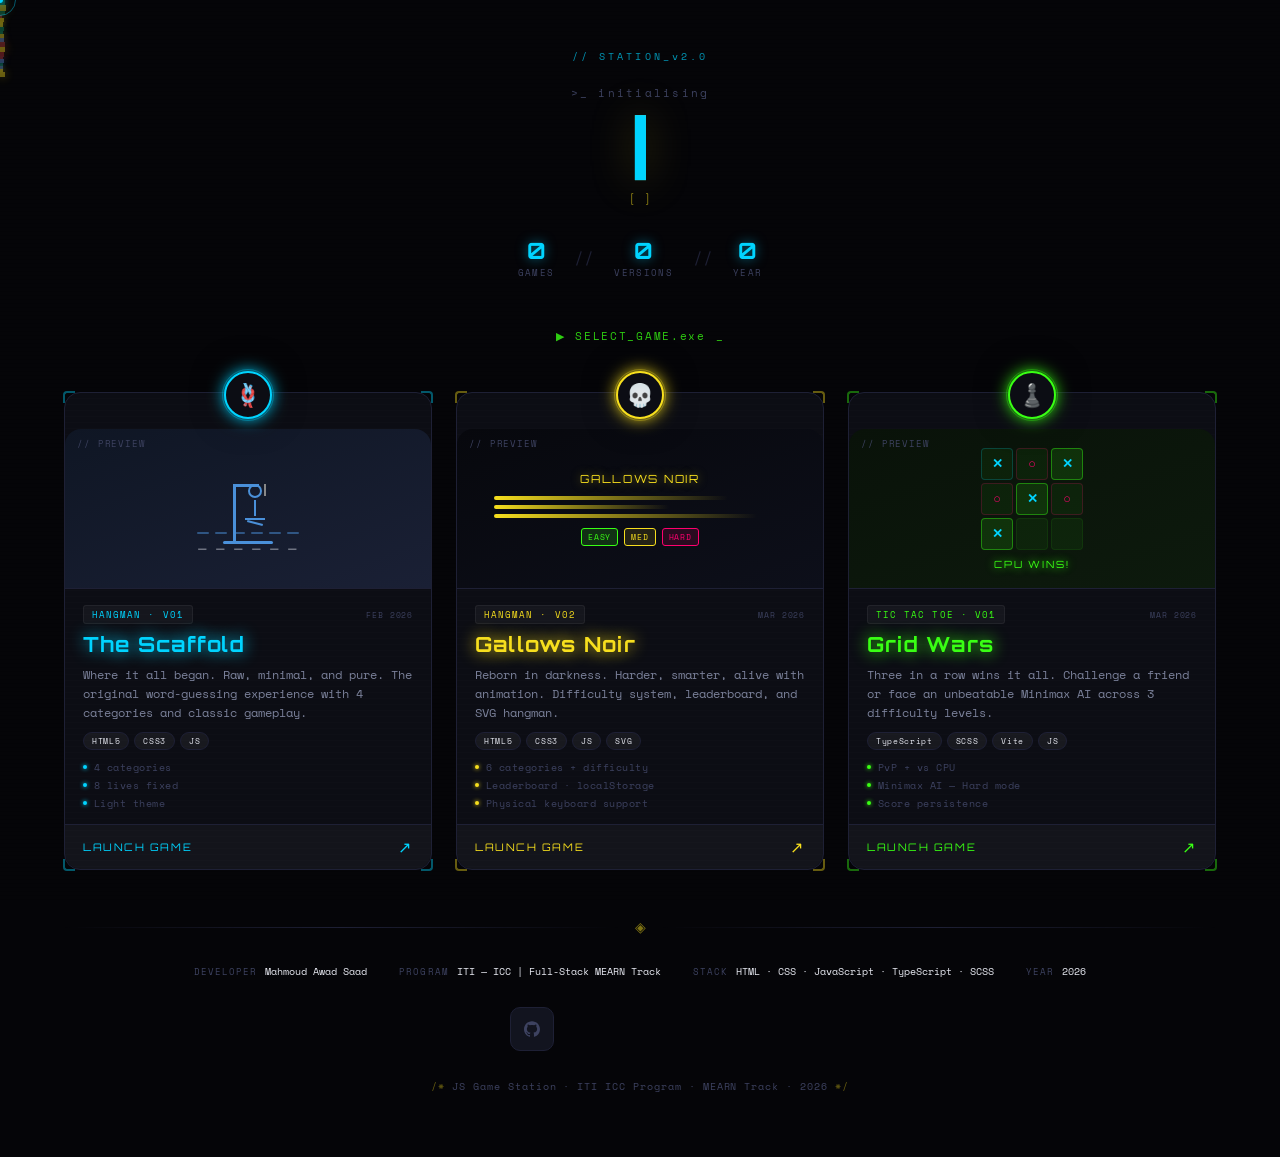
==== landing/index.html @ 4a0422c9 "feat: fix tic-tac-toe linking bug" ====
<!DOCTYPE html>
<html lang="en">
<head>
  <meta charset="UTF-8"/>
  <meta name="viewport" content="width=device-width, initial-scale=1.0"/>
  <title>JS Game Station</title>
  <link href="https://fonts.googleapis.com/css2?family=Orbitron:wght@400;700;900&family=Space+Mono:wght@400;700&family=DM+Sans:wght@300;400;500&display=swap" rel="stylesheet"/>
  <link rel="stylesheet" href="./style.css"/>
</head>
<body>

  <!-- ── Canvas background ─────────────────────── -->
  <canvas id="bg-canvas"></canvas>

  <!-- ── CRT overlay ───────────────────────────── -->
  <div class="crt-overlay"></div>

  <!-- ── Cursor dot ────────────────────────────── -->
  <div class="cursor-dot" id="cursorDot"></div>
  <div class="cursor-ring" id="cursorRing"></div>

  <!-- ── Particles ─────────────────────────────── -->
  <div class="particles" id="particles"></div>

  <div class="page-wrap">

    <!-- ══ HEADER ══════════════════════════════════ -->
    <header class="site-header">
      <div class="station-badge">// STATION_v2.0</div>

      <div class="title-block">
        <div class="title-prefix">&gt;_ initialising</div>
        <h1 class="site-title">
          <span class="typed-text" id="typedTitle"></span>
          <span class="type-cursor">|</span>
        </h1>
        <p class="site-tagline">
          <span class="tag-bracket">[</span>
          <span id="taglineText"></span>
          <span class="tag-bracket">]</span>
        </p>
      </div>

      <div class="header-stats">
        <div class="stat-item">
          <span class="stat-num" data-count="3">0</span>
          <span class="stat-label">GAMES</span>
        </div>
        <div class="stat-sep">//</div>
        <div class="stat-item">
          <span class="stat-num" data-count="5">0</span>
          <span class="stat-label">VERSIONS</span>
        </div>
        <div class="stat-sep">//</div>
        <div class="stat-item">
          <span class="stat-num" data-count="2026">0</span>
          <span class="stat-label">YEAR</span>
        </div>
      </div>
    </header>

    <!-- ══ SELECT PROMPT ════════════════════════════ -->
    <div class="select-prompt">
      <span class="prompt-arrow">▶</span>
      <span class="prompt-text">SELECT_GAME.exe</span>
      <span class="prompt-blink">_</span>
    </div>

    <!-- ══ CARDS GRID ═══════════════════════════════ -->
    <section class="games-grid">

      <!-- ── Hangman v1 ──────────────────────────── -->
      <a class="game-card" href="../v1/index.html" data-color="blue" data-tilt>
        <div class="card-scanline"></div>
        <div class="card-corner tl"></div>
        <div class="card-corner tr"></div>
        <div class="card-corner bl"></div>
        <div class="card-corner br"></div>

        <!-- Icon badge -->
        <div class="card-icon-badge">
          <div class="icon-ring"></div>
          <span class="icon-emoji">🪢</span>
        </div>

        <!-- GIF / Preview area -->
        <div class="card-preview preview-hangman-v1">
          <div class="preview-label">// PREVIEW</div>
          <div class="hangman-anim">
            <div class="hm-gallows">
              <div class="hm-base"></div>
              <div class="hm-pole"></div>
              <div class="hm-arm"></div>
              <div class="hm-rope"></div>
            </div>
            <div class="hm-figure">
              <div class="hm-head"></div>
              <div class="hm-body"></div>
              <div class="hm-arms"></div>
              <div class="hm-legs"></div>
            </div>
            <div class="hm-word">
              <span>_</span><span>_</span><span>_</span><span>_</span><span>_</span><span>_</span>
            </div>
          </div>
        </div>

        <!-- Content -->
        <div class="card-body">
          <div class="card-meta-row">
            <span class="card-version-tag">HANGMAN · V01</span>
            <span class="card-date">FEB 2026</span>
          </div>
          <h2 class="card-name">The Scaffold</h2>
          <p class="card-desc">Where it all began. Raw, minimal, and pure. The original word-guessing experience with 4 categories and classic gameplay.</p>

          <div class="card-tech-row">
            <span class="tech-pill">HTML5</span>
            <span class="tech-pill">CSS3</span>
            <span class="tech-pill">JS</span>
          </div>

          <div class="card-features-list">
            <div class="cf"><span class="cf-dot"></span>4 categories</div>
            <div class="cf"><span class="cf-dot"></span>8 lives fixed</div>
            <div class="cf"><span class="cf-dot"></span>Light theme</div>
          </div>
        </div>

        <div class="card-cta">
          <span>LAUNCH GAME</span>
          <span class="cta-icon">↗</span>
        </div>
      </a>

      <!-- ── Hangman v2 ──────────────────────────── -->
      <a class="game-card" href="../v2/index.html" data-color="yellow" data-tilt>
        <div class="card-scanline"></div>
        <div class="card-corner tl"></div>
        <div class="card-corner tr"></div>
        <div class="card-corner bl"></div>
        <div class="card-corner br"></div>

        <div class="card-icon-badge">
          <div class="icon-ring"></div>
          <span class="icon-emoji">💀</span>
        </div>

        <div class="card-preview preview-hangman-v2">
          <div class="preview-label">// PREVIEW</div>
          <div class="noir-anim">
            <div class="noir-title">GALLOWS NOIR</div>
            <div class="noir-bars">
              <div class="noir-bar" style="--w:80%;--d:0s"></div>
              <div class="noir-bar" style="--w:60%;--d:0.2s"></div>
              <div class="noir-bar" style="--w:90%;--d:0.4s"></div>
            </div>
            <div class="noir-diff">
              <span class="diff-tag easy">EASY</span>
              <span class="diff-tag med">MED</span>
              <span class="diff-tag hard">HARD</span>
            </div>
          </div>
        </div>

        <div class="card-body">
          <div class="card-meta-row">
            <span class="card-version-tag">HANGMAN · V02</span>
            <span class="card-date">MAR 2026</span>
          </div>
          <h2 class="card-name">Gallows Noir</h2>
          <p class="card-desc">Reborn in darkness. Harder, smarter, alive with animation. Difficulty system, leaderboard, and SVG hangman.</p>

          <div class="card-tech-row">
            <span class="tech-pill">HTML5</span>
            <span class="tech-pill">CSS3</span>
            <span class="tech-pill">JS</span>
            <span class="tech-pill">SVG</span>
          </div>

          <div class="card-features-list">
            <div class="cf"><span class="cf-dot"></span>6 categories + difficulty</div>
            <div class="cf"><span class="cf-dot"></span>Leaderboard · localStorage</div>
            <div class="cf"><span class="cf-dot"></span>Physical keyboard support</div>
          </div>
        </div>

        <div class="card-cta">
          <span>LAUNCH GAME</span>
          <span class="cta-icon">↗</span>
        </div>
      </a>

      <!-- ── Tic Tac Toe ──────────────────────────── -->
      <a class="game-card" href="../tic-tac-toe/index.html" data-color="green" data-tilt>
        <div class="card-scanline"></div>
        <div class="card-corner tl"></div>
        <div class="card-corner tr"></div>
        <div class="card-corner bl"></div>
        <div class="card-corner br"></div>

        <div class="card-icon-badge">
          <div class="icon-ring"></div>
          <span class="icon-emoji">♟️</span>
        </div>

        <div class="card-preview preview-ttt">
          <div class="preview-label">// PREVIEW</div>
          <div class="ttt-anim">
            <div class="ttt-board">
              <div class="ttt-cell x">✕</div>
              <div class="ttt-cell o">○</div>
              <div class="ttt-cell x win">✕</div>
              <div class="ttt-cell o">○</div>
              <div class="ttt-cell x win">✕</div>
              <div class="ttt-cell o">○</div>
              <div class="ttt-cell x win">✕</div>
              <div class="ttt-cell empty"></div>
              <div class="ttt-cell empty"></div>
            </div>
            <div class="ttt-status">CPU WINS!</div>
          </div>
        </div>

        <div class="card-body">
          <div class="card-meta-row">
            <span class="card-version-tag">TIC TAC TOE · V01</span>
            <span class="card-date">MAR 2026</span>
          </div>
          <h2 class="card-name">Grid Wars</h2>
          <p class="card-desc">Three in a row wins it all. Challenge a friend or face an unbeatable Minimax AI across 3 difficulty levels.</p>

          <div class="card-tech-row">
            <span class="tech-pill">TypeScript</span>
            <span class="tech-pill">SCSS</span>
            <span class="tech-pill">Vite</span>
            <span class="tech-pill">JS</span>
          </div>

          <div class="card-features-list">
            <div class="cf"><span class="cf-dot"></span>PvP + vs CPU</div>
            <div class="cf"><span class="cf-dot"></span>Minimax AI — Hard mode</div>
            <div class="cf"><span class="cf-dot"></span>Score persistence</div>
          </div>
        </div>

        <div class="card-cta">
          <span>LAUNCH GAME</span>
          <span class="cta-icon">↗</span>
        </div>
      </a>

    </section>

    <!-- ══ CREDENTIALS ══════════════════════════════ -->
    <footer class="site-footer">
      <div class="footer-divider">
        <span class="fd-line"></span>
        <span class="fd-icon">◈</span>
        <span class="fd-line"></span>
      </div>

      <div class="cred-block">
        <div class="cred-row">
          <div class="cred-item"><span class="cred-key">DEVELOPER</span><span class="cred-val">Mahmoud Awad Saad</span></div>
          <div class="cred-item"><span class="cred-key">PROGRAM</span><span class="cred-val">ITI — ICC | Full-Stack MEARN Track</span></div>
          <div class="cred-item"><span class="cred-key">STACK</span><span class="cred-val">HTML · CSS · JavaScript · TypeScript · SCSS</span></div>
          <div class="cred-item"><span class="cred-key">YEAR</span><span class="cred-val">2026</span></div>
        </div>
      </div>

      <!-- Social links -->
      <div class="social-grid">

        <!-- GitHub -->
        <a class="social-link sl-github" href="https://github.com/mahmoud112001" target="_blank" rel="noopener" data-label="GitHub">
          <svg viewBox="0 0 24 24"><path d="M12 .297c-6.63 0-12 5.373-12 12 0 5.303 3.438 9.8 8.205 11.385.6.113.82-.258.82-.577 0-.285-.01-1.04-.015-2.04-3.338.724-4.042-1.61-4.042-1.61C4.422 18.07 3.633 17.7 3.633 17.7c-1.087-.744.084-.729.084-.729 1.205.084 1.838 1.236 1.838 1.236 1.07 1.835 2.809 1.305 3.495.998.108-.776.417-1.305.76-1.605-2.665-.3-5.466-1.332-5.466-5.93 0-1.31.465-2.38 1.235-3.22-.135-.303-.54-1.523.105-3.176 0 0 1.005-.322 3.3 1.23.96-.267 1.98-.399 3-.405 1.02.006 2.04.138 3 .405 2.28-1.552 3.285-1.23 3.285-1.23.645 1.653.24 2.873.12 3.176.765.84 1.23 1.91 1.23 3.22 0 4.61-2.805 5.625-5.475 5.92.42.36.81 1.096.81 2.22 0 1.606-.015 2.896-.015 3.286 0 .315.21.69.825.57C20.565 22.092 24 17.592 24 12.297c0-6.627-5.373-12-12-12"/></svg>
        </a>

        <!-- LinkedIn -->
        <a class="social-link sl-linkedin" href="https://www.linkedin.com/in/mahmoud-awad-795b02203/" target="_blank" rel="noopener" data-label="LinkedIn">
          <svg viewBox="0 0 24 24"><path d="M20.447 20.452h-3.554v-5.569c0-1.328-.027-3.037-1.852-3.037-1.853 0-2.136 1.445-2.136 2.939v5.667H9.351V9h3.414v1.561h.046c.477-.9 1.637-1.85 3.37-1.85 3.601 0 4.267 2.37 4.267 5.455v6.286zM5.337 7.433a2.062 2.062 0 01-2.063-2.065 2.064 2.064 0 112.063 2.065zm1.782 13.019H3.555V9h3.564v11.452zM22.225 0H1.771C.792 0 0 .774 0 1.729v20.542C0 23.227.792 24 1.771 24h20.451C23.2 24 24 23.227 24 22.271V1.729C24 .774 23.2 0 22.222 0h.003z"/></svg>
        </a>

        <!-- Facebook -->
        <a class="social-link sl-facebook" href="https://www.facebook.com/MahmoudAwad112001" target="_blank" rel="noopener" data-label="Facebook">
          <svg viewBox="0 0 24 24"><path d="M24 12.073c0-6.627-5.373-12-12-12s-12 5.373-12 12c0 5.99 4.388 10.954 10.125 11.854v-8.385H7.078v-3.47h3.047V9.43c0-3.007 1.792-4.669 4.533-4.669 1.312 0 2.686.235 2.686.235v2.953H15.83c-1.491 0-1.956.925-1.956 1.874v2.25h3.328l-.532 3.47h-2.796v8.385C19.612 23.027 24 18.062 24 12.073z"/></svg>
        </a>

        <!-- Instagram -->
        <a class="social-link sl-instagram" href="https://www.instagram.com/mahmoud_awad_112001" target="_blank" rel="noopener" data-label="Instagram">
          <svg viewBox="0 0 24 24"><path d="M12 2.163c3.204 0 3.584.012 4.85.07 3.252.148 4.771 1.691 4.919 4.919.058 1.265.069 1.645.069 4.849 0 3.205-.012 3.584-.069 4.849-.149 3.225-1.664 4.771-4.919 4.919-1.266.058-1.644.07-4.85.07-3.204 0-3.584-.012-4.849-.07-3.26-.149-4.771-1.699-4.919-4.92-.058-1.265-.07-1.644-.07-4.849 0-3.204.013-3.583.07-4.849.149-3.227 1.664-4.771 4.919-4.919 1.266-.057 1.645-.069 4.849-.069zM12 0C8.741 0 8.333.014 7.053.072 2.695.272.273 2.69.073 7.052.014 8.333 0 8.741 0 12c0 3.259.014 3.668.072 4.948.2 4.358 2.618 6.78 6.98 6.98C8.333 23.986 8.741 24 12 24c3.259 0 3.668-.014 4.948-.072 4.354-.2 6.782-2.618 6.979-6.98.059-1.28.073-1.689.073-4.948 0-3.259-.014-3.667-.072-4.947-.196-4.354-2.617-6.78-6.979-6.98C15.668.014 15.259 0 12 0zm0 5.838a6.162 6.162 0 100 12.324 6.162 6.162 0 000-12.324zM12 16a4 4 0 110-8 4 4 0 010 8zm6.406-11.845a1.44 1.44 0 100 2.881 1.44 1.44 0 000-2.881z"/></svg>
        </a>

        <!-- Email -->
        <a class="social-link sl-email" href="mailto:mahmoudawad112001@gmail.com" data-label="Email">
          <svg viewBox="0 0 24 24"><path d="M24 5.457v13.909c0 .904-.732 1.636-1.636 1.636h-3.819V11.73L12 16.64l-6.545-4.91v9.273H1.636A1.636 1.636 0 0 1 0 19.366V5.457c0-2.023 2.309-3.178 3.927-1.964L5.455 4.64 12 9.548l6.545-4.91 1.528-1.145C21.69 2.28 24 3.434 24 5.457z"/></svg>
        </a>

      </div>

      <div class="footer-copy">
        <span class="fc-bracket">/*</span>
        JS Game Station · ITI ICC Program · MEARN Track · 2026
        <span class="fc-bracket">*/</span>
      </div>
    </footer>

  </div>

  <script src="./script.js"></script>
</body>
</html>
---- landing/style.css ----
/* ══════════════════════════════════════════════════
   DESIGN SYSTEM — Retro Arcade × Cyberpunk Terminal
   Fonts: Orbitron (display) + Space Mono (code)
   Palette: #050508 bg · #f7df1e JS yellow · #00d4ff cyan · #ff006e pink · #39ff14 neon green
══════════════════════════════════════════════════ */

/* ── Variables ───────────────────────────────────── */
:root {
  --bg:         #050508;
  --surface:    #0c0d14;
  --surface2:   #12141f;
  --border:     #1e2035;

  --yellow:     #f7df1e;
  --cyan:       #00d4ff;
  --pink:       #ff006e;
  --green:      #39ff14;
  --purple:     #9d00ff;

  --text:       #e8eaf2;
  --muted:      #3d4260;
  --dim:        #1a1d30;

  --ff-head:    'Orbitron', monospace;
  --ff-mono:    'Space Mono', monospace;
  --ff-body:    'DM Sans', sans-serif;

  /* Card accent per color */
  --accent-blue:    #00d4ff;
  --accent-yellow:  #f7df1e;
  --accent-green:   #39ff14;
}

/* ── Reset ───────────────────────────────────────── */
*,*::before,*::after { margin:0; padding:0; box-sizing:border-box; }
html { font-size:16px; scroll-behavior:smooth; }
body {
  background: var(--bg);
  color: var(--text);
  font-family: var(--ff-body);
  min-height: 100vh;
  overflow-x: hidden;
  cursor: none;
}
a { text-decoration: none; color: inherit; }

/* ── Custom cursor ───────────────────────────────── */
.cursor-dot {
  width: 6px; height: 6px;
  background: var(--cyan);
  border-radius: 50%;
  position: fixed; top: 0; left: 0;
  pointer-events: none; z-index: 9999;
  transform: translate(-50%,-50%);
  transition: background 0.2s;
  box-shadow: 0 0 8px var(--cyan);
}
.cursor-ring {
  width: 32px; height: 32px;
  border: 1px solid rgba(0,212,255,0.4);
  border-radius: 50%;
  position: fixed; top: 0; left: 0;
  pointer-events: none; z-index: 9998;
  transform: translate(-50%,-50%);
  transition: transform 0.12s ease, width 0.2s, height 0.2s, border-color 0.2s;
}
body:has(a:hover) .cursor-ring {
  width: 48px; height: 48px;
  border-color: var(--yellow);
}
body:has(a:hover) .cursor-dot { background: var(--yellow); }

/* ── Canvas background ───────────────────────────── */
#bg-canvas {
  position: fixed; inset: 0;
  width: 100%; height: 100%;
  z-index: 0; pointer-events: none;
}

/* ── CRT scanlines ───────────────────────────────── */
.crt-overlay {
  position: fixed; inset: 0; z-index: 1;
  pointer-events: none;
  background: repeating-linear-gradient(
    to bottom,
    transparent 0px,
    transparent 3px,
    rgba(0,0,0,0.06) 3px,
    rgba(0,0,0,0.06) 4px
  );
  animation: scanMove 8s linear infinite;
}
@keyframes scanMove {
  0%   { background-position: 0 0; }
  100% { background-position: 0 100vh; }
}

/* ── Particles ───────────────────────────────────── */
.particles { position:fixed; inset:0; pointer-events:none; z-index:1; overflow:hidden; }
.particle {
  position:absolute; border-radius:50%;
  animation: particleFloat linear infinite; opacity:0;
}
@keyframes particleFloat {
  0%   { transform:translateY(100vh) scale(0.5); opacity:0; }
  10%  { opacity:0.6; }
  90%  { opacity:0.2; }
  100% { transform:translateY(-10vh) scale(1.2); opacity:0; }
}

/* ── Page wrap ───────────────────────────────────── */
.page-wrap {
  position: relative; z-index: 2;
  max-width: 1200px;
  margin: 0 auto;
  padding: 48px 24px 64px;
  display: flex; flex-direction: column;
  align-items: center; gap: 48px;
}

/* ══ HEADER ══════════════════════════════════════ */
.site-header {
  width: 100%; text-align: center;
  display: flex; flex-direction: column;
  align-items: center; gap: 20px;
  animation: fadeDown 0.8s ease both;
}
@keyframes fadeDown {
  from { opacity:0; transform:translateY(-24px); }
  to   { opacity:1; transform:translateY(0); }
}

.station-badge {
  font-family: var(--ff-mono);
  font-size: 0.65rem;
  color: var(--cyan);
  letter-spacing: 0.3em;
  opacity: 0.7;
}

.title-block { display:flex; flex-direction:column; align-items:center; gap:8px; }

.title-prefix {
  font-family: var(--ff-mono);
  font-size: 0.7rem;
  color: var(--muted);
  letter-spacing: 0.2em;
}

.site-title {
  font-family: var(--ff-head);
  font-size: clamp(2rem, 6vw, 4.5rem);
  font-weight: 900;
  letter-spacing: 0.08em;
  line-height: 1;
  background: linear-gradient(135deg, var(--yellow) 0%, var(--cyan) 50%, var(--yellow) 100%);
  background-size: 200% auto;
  -webkit-background-clip: text;
  -webkit-text-fill-color: transparent;
  background-clip: text;
  animation: titleShimmer 4s linear infinite;
  filter: drop-shadow(0 0 20px rgba(247,223,30,0.25));
}
@keyframes titleShimmer {
  to { background-position: 200% center; }
}

.type-cursor {
  display: inline-block;
  -webkit-text-fill-color: var(--cyan);
  color: var(--cyan);
  animation: blink 1s step-end infinite;
  margin-left: 2px;
}
@keyframes blink { 0%,100%{opacity:1;} 50%{opacity:0;} }

.site-tagline {
  font-family: var(--ff-mono);
  font-size: 0.78rem;
  color: var(--muted);
  letter-spacing: 0.1em;
}
.tag-bracket { color: var(--yellow); opacity:0.5; }

/* Stats row */
.header-stats {
  display: flex; align-items: center; gap: 20px;
  margin-top: 8px;
}
.stat-item { display:flex; flex-direction:column; align-items:center; gap:2px; }
.stat-num {
  font-family: var(--ff-head);
  font-size: 1.4rem; font-weight:700;
  color: var(--cyan);
  text-shadow: 0 0 12px rgba(0,212,255,0.5);
}
.stat-label {
  font-family: var(--ff-mono);
  font-size: 0.55rem; color: var(--muted);
  letter-spacing: 0.15em;
}
.stat-sep {
  font-family: var(--ff-mono);
  color: var(--border);
  font-size: 1rem;
}

/* ══ SELECT PROMPT ═══════════════════════════════ */
.select-prompt {
  display: flex; align-items: center; gap: 10px;
  font-family: var(--ff-mono);
  font-size: 0.7rem;
  color: var(--green);
  letter-spacing: 0.15em;
  opacity: 0.8;
}
.prompt-arrow { animation: arrowPulse 1.2s ease-in-out infinite; }
@keyframes arrowPulse { 0%,100%{transform:translateX(0);} 50%{transform:translateX(4px);} }
.prompt-blink { animation: blink 0.8s step-end infinite; }

/* ══ GAMES GRID ══════════════════════════════════ */
.games-grid {
  display: grid;
  grid-template-columns: repeat(3, 1fr);
  gap: 24px;
  width: 100%;
  animation: riseUp 0.9s 0.2s ease both;
}
@keyframes riseUp {
  from { opacity:0; transform:translateY(40px); }
  to   { opacity:1; transform:translateY(0); }
}

/* ══ GAME CARD ═══════════════════════════════════ */
.game-card {
  position: relative;
  border-radius: 16px;
  background: var(--surface);
  border: 1px solid var(--border);
  display: flex; flex-direction: column;
  overflow: visible;
  transition: transform 0.3s ease, box-shadow 0.4s;
  transform-style: preserve-3d;
  will-change: transform;
}

/* Inner overflow clip — only clip scanline and preview */
.game-card > .card-scanline,
.game-card > .card-preview { overflow: hidden; }

/* Color accent per card */
.game-card[data-color="blue"]   { --c: var(--cyan);   }
.game-card[data-color="yellow"] { --c: var(--yellow); }
.game-card[data-color="green"]  { --c: var(--green);  }

.game-card::before {
  content: '';
  position: absolute; inset: -1px;
  border-radius: 17px;
  background: linear-gradient(135deg, var(--c), transparent 60%);
  opacity: 0;
  transition: opacity 0.35s;
  z-index: -1;
}
.game-card:hover::before { opacity: 0.2; }
.game-card:hover {
  box-shadow: 0 0 32px rgba(0,0,0,0.5),
              0 0 0 1px var(--c),
              0 0 40px rgba(0,0,0,0.3);
}

/* Scanline on card */
.card-scanline {
  position: absolute; inset: 0; border-radius: 16px;
  background: repeating-linear-gradient(
    to bottom,
    transparent 0px, transparent 5px,
    rgba(255,255,255,0.012) 5px, rgba(255,255,255,0.012) 6px
  );
  pointer-events: none; z-index: 0;
}

/* Corner brackets */
.card-corner {
  position: absolute; width: 12px; height: 12px;
  border-color: var(--c); border-style: solid;
  opacity: 0.4; transition: opacity 0.2s, width 0.2s, height 0.2s;
}
.game-card:hover .card-corner { opacity: 0.9; width: 16px; height: 16px; }
.card-corner.tl { top:-2px; left:-2px; border-width:2px 0 0 2px; border-radius:4px 0 0 0; }
.card-corner.tr { top:-2px; right:-2px; border-width:2px 2px 0 0; border-radius:0 4px 0 0; }
.card-corner.bl { bottom:-2px; left:-2px; border-width:0 0 2px 2px; border-radius:0 0 0 4px; }
.card-corner.br { bottom:-2px; right:-2px; border-width:0 2px 2px 0; border-radius:0 0 4px 0; }

/* ── Icon badge ─────────────────────────────────── */
.card-icon-badge {
  position: absolute;
  top: -22px; left: 50%; transform: translateX(-50%);
  width: 48px; height: 48px;
  background: var(--surface);
  border-radius: 50%;
  display: flex; align-items: center; justify-content: center;
  z-index: 10;
  border: 2px solid var(--c);
  box-shadow: 0 0 16px var(--c), 0 0 32px rgba(0,0,0,0.5);
  transition: transform 0.3s, box-shadow 0.3s;
}
.game-card:hover .card-icon-badge {
  transform: translateX(-50%) scale(1.15);
  box-shadow: 0 0 24px var(--c), 0 0 48px rgba(0,0,0,0.5);
}
.icon-ring {
  position: absolute; inset: -4px; border-radius: 50%;
  border: 1px solid var(--c);
  opacity: 0.3; animation: ringPulse 2s ease-in-out infinite;
}
@keyframes ringPulse {
  0%,100% { transform:scale(1); opacity:0.3; }
  50%     { transform:scale(1.2); opacity:0; }
}
.icon-emoji { font-size: 1.4rem; }

/* ── Preview area ───────────────────────────────── */
.card-preview {
  margin-top: 36px;
  height: 160px;
  border-bottom: 1px solid var(--border);
  display: flex; flex-direction: column; align-items: center; justify-content: center;
  gap: 12px;
  position: relative;
  overflow: hidden;
  border-radius: 16px 16px 0 0;
  transition: height 0.4s cubic-bezier(.22,1,.36,1), background 0.3s;
}

/* Expand preview on hover */
.game-card:hover .card-preview {
  height: 220px;
}
.preview-label {
  position: absolute; top: 8px; left: 12px;
  font-family: var(--ff-mono); font-size: 0.55rem;
  color: var(--muted); letter-spacing: 0.1em;
}

/* Hangman v1 preview */
.preview-hangman-v1 { background: linear-gradient(160deg, #0f1624 0%, #1a2035 100%); }
.hangman-anim {
  display:flex; flex-direction:column; align-items:center; gap:8px;
  transition: transform 0.4s cubic-bezier(.22,1,.36,1);
}
.game-card:hover .hangman-anim { transform: scale(1.35); }
.hm-gallows { position:relative; width:60px; height:60px; }
.hm-base  { position:absolute; bottom:0; left:5px; width:50px; height:3px; background:#4a90d9; border-radius:2px; }
.hm-pole  { position:absolute; bottom:0; left:15px; width:3px; height:58px; background:#4a90d9; }
.hm-arm   { position:absolute; top:0; left:15px; width:26px; height:3px; background:#4a90d9; }
.hm-rope  { position:absolute; top:0; right:12px; width:2px; height:12px; background:#888; }
.hm-figure { display:flex; flex-direction:column; align-items:center; margin-top:-68px; margin-left:14px; gap:2px; }
.hm-head  { width:14px; height:14px; border:2px solid #4a90d9; border-radius:50%; animation:sway 2s ease-in-out infinite; }
.hm-body  { width:2px; height:16px; background:#4a90d9; animation:sway 2s ease-in-out infinite; }
.hm-arms  { width:20px; height:2px; background:#4a90d9; animation:sway 2s ease-in-out infinite; }
.hm-legs  { width:16px; height:2px; background:#4a90d9; transform:rotate(15deg); animation:sway 2s ease-in-out infinite; }
@keyframes sway { 0%,100%{transform:rotate(-3deg);} 50%{transform:rotate(3deg);} }
.hm-word  { display:flex; gap:6px; }
.hm-word span {
  width:12px; height:2px; background:#4a90d9; opacity:0.5;
  border-radius:1px; animation:blinkDash 2s step-end infinite;
}
.hm-word span:nth-child(2) { animation-delay:0.3s; }
.hm-word span:nth-child(3) { animation-delay:0.6s; }
@keyframes blinkDash { 0%,100%{opacity:0.5;} 50%{opacity:0.15;} }

/* Hangman v2 preview */
.preview-hangman-v2 { background: linear-gradient(160deg, #07080d 0%, #0d0f1a 100%); }
.noir-anim {
  display:flex; flex-direction:column; align-items:center; gap:10px; width:80%;
  transition: transform 0.4s cubic-bezier(.22,1,.36,1);
}
.game-card:hover .noir-anim { transform: scale(1.2); }
.noir-title {
  font-family: var(--ff-head); font-size:0.7rem; color:var(--yellow);
  letter-spacing:0.15em;
  text-shadow: 0 0 10px rgba(247,223,30,0.5);
}
.noir-bars { width:100%; display:flex; flex-direction:column; gap:5px; }
.noir-bar {
  height:4px; border-radius:2px;
  background: linear-gradient(90deg, var(--yellow), transparent);
  width:var(--w);
  animation:barPulse 2s var(--d) ease-in-out infinite;
}
@keyframes barPulse { 0%,100%{opacity:0.6;} 50%{opacity:1;} }
.noir-diff { display:flex; gap:6px; }
.diff-tag {
  font-family:var(--ff-mono); font-size:0.5rem; padding:2px 6px; border-radius:3px;
  letter-spacing:0.1em;
}
.diff-tag.easy   { background:rgba(57,255,20,0.15);  color:var(--green); border:1px solid var(--green);  }
.diff-tag.med    { background:rgba(247,223,30,0.1);  color:var(--yellow);border:1px solid var(--yellow); }
.diff-tag.hard   { background:rgba(255,0,110,0.12);  color:var(--pink);  border:1px solid var(--pink);   }

/* TTT preview */
.preview-ttt { background: linear-gradient(160deg, #091209 0%, #0d1a0d 100%); }
.ttt-anim {
  display:flex; flex-direction:column; align-items:center; gap:8px;
  transition: transform 0.4s cubic-bezier(.22,1,.36,1);
}
.game-card:hover .ttt-anim { transform: scale(1.3); }
.ttt-board {
  display:grid; grid-template-columns:repeat(3,32px); grid-template-rows:repeat(3,32px);
  gap:3px;
}
.ttt-cell {
  display:flex; align-items:center; justify-content:center;
  background: rgba(57,255,20,0.06); border-radius:4px;
  font-family:var(--ff-mono); font-size:0.8rem; font-weight:700;
}
.ttt-cell.x { color:#00d4ff; border:1px solid rgba(0,212,255,0.2); }
.ttt-cell.o { color:#ff006e; border:1px solid rgba(255,0,110,0.2); }
.ttt-cell.win {
  background:rgba(57,255,20,0.12);
  border:1px solid rgba(57,255,20,0.4);
  animation:winCell 1s ease-in-out infinite alternate;
}
.ttt-cell.empty { border:1px solid rgba(57,255,20,0.08); }
@keyframes winCell { from{box-shadow:none;} to{box-shadow:0 0 10px var(--green);} }
.ttt-status {
  font-family:var(--ff-head); font-size:0.62rem; color:var(--green);
  letter-spacing:0.2em; text-shadow:0 0 8px var(--green);
  animation:statusPulse 1.5s ease-in-out infinite;
}
@keyframes statusPulse { 0%,100%{opacity:0.7;} 50%{opacity:1;} }

/* ── Card body ──────────────────────────────────── */
.card-body {
  padding: 16px 18px 0;
  display: flex; flex-direction: column; gap: 10px;
  flex: 1; position: relative; z-index: 1;
}

.card-meta-row {
  display: flex; justify-content: space-between; align-items: center;
}
.card-version-tag {
  font-family: var(--ff-mono); font-size: 0.55rem;
  color: var(--c); letter-spacing: 0.12em;
  background: rgba(255,255,255,0.04);
  padding: 2px 8px; border-radius: 3px;
  border: 1px solid rgba(255,255,255,0.06);
}
.card-date {
  font-family: var(--ff-mono); font-size: 0.52rem;
  color: var(--muted); letter-spacing: 0.1em;
}

.card-name {
  font-family: var(--ff-head);
  font-size: 1.3rem; font-weight: 700;
  letter-spacing: 0.06em;
  color: var(--c);
  text-shadow: 0 0 16px var(--c);
  line-height: 1;
}

.card-desc {
  font-size: 0.75rem; color: #7a8099;
  line-height: 1.6; font-family: var(--ff-mono);
}

.card-tech-row { display:flex; flex-wrap:wrap; gap:5px; }
.tech-pill {
  font-family: var(--ff-mono); font-size: 0.52rem;
  padding: 2px 8px; border-radius: 20px;
  background: rgba(255,255,255,0.05);
  border: 1px solid var(--border);
  color: var(--text); letter-spacing: 0.08em;
  transition: border-color 0.2s, color 0.2s;
}
.game-card:hover .tech-pill { border-color: rgba(255,255,255,0.12); }

.card-features-list { display:flex; flex-direction:column; gap:4px; }
.cf {
  display:flex; align-items:center; gap:7px;
  font-family: var(--ff-mono); font-size: 0.6rem;
  color: var(--muted); letter-spacing: 0.05em;
}
.cf-dot {
  width:4px; height:4px; border-radius:50%;
  background: var(--c); flex-shrink:0;
  box-shadow: 0 0 4px var(--c);
}

/* ── Card CTA ───────────────────────────────────── */
.card-cta {
  margin-top: 14px;
  padding: 12px 18px;
  display: flex; align-items: center; justify-content: space-between;
  background: rgba(255,255,255,0.03);
  border-top: 1px solid var(--border);
  border-radius: 0 0 16px 16px;
  font-family: var(--ff-head);
  font-size: 0.65rem; letter-spacing: 0.15em;
  color: var(--c);
  transition: background 0.2s, padding 0.2s;
  position: relative; z-index: 1;
}
.game-card:hover .card-cta {
  background: rgba(255,255,255,0.06);
  padding-left: 22px;
}
.cta-icon { font-size:1rem; transition:transform 0.2s; }
.game-card:hover .cta-icon { transform:translate(4px,-4px); }

/* ══ FOOTER ══════════════════════════════════════ */
.site-footer {
  width:100%; display:flex; flex-direction:column;
  align-items:center; gap:28px;
  animation: fadeIn 1s 0.6s ease both;
}
@keyframes fadeIn { from{opacity:0;} to{opacity:1;} }

.footer-divider {
  display:flex; align-items:center; gap:16px; width:100%;
}
.fd-line { flex:1; height:1px; background:linear-gradient(90deg,transparent,var(--border),transparent); }
.fd-icon { color:var(--yellow); font-size:0.9rem; opacity:0.5; }

/* Credentials */
.cred-block { width:100%; }
.cred-row {
  display:flex; flex-wrap:wrap; justify-content:center; gap:12px 32px;
}
.cred-item { display:flex; align-items:center; gap:8px; }
.cred-key {
  font-family:var(--ff-mono); font-size:0.55rem;
  color:var(--muted); letter-spacing:0.12em;
}
.cred-val {
  font-family:var(--ff-mono); font-size:0.62rem;
  color:var(--text);
}

/* Social grid */
.social-grid {
  display:flex; flex-wrap:wrap; justify-content:center; gap:10px;
}
.social-link {
  width:44px; height:44px;
  display:flex; align-items:center; justify-content:center;
  background:var(--surface2);
  border:1px solid var(--border);
  border-radius:10px;
  color:var(--muted);
  transition:all 0.2s;
  position:relative;
}
.social-link svg { width:16px; height:16px; fill:currentColor; }
.social-link::after {
  content:attr(data-label);
  position:absolute; bottom:calc(100% + 6px);
  left:50%; transform:translateX(-50%);
  background:var(--surface); border:1px solid var(--border);
  color:var(--text);
  font-family:var(--ff-mono); font-size:0.52rem;
  padding:3px 8px; border-radius:4px;
  white-space:nowrap; opacity:0; pointer-events:none;
  transition:opacity 0.2s;
}
.social-link:hover::after { opacity:1; }

/* Social colors on hover */
.sl-github:hover    { color:#fff;    border-color:#fff;    background:rgba(255,255,255,0.07); }
.sl-linkedin:hover  { color:#0a66c2; border-color:#0a66c2; background:rgba(10,102,194,0.08); }
.sl-facebook:hover  { color:#1877f2; border-color:#1877f2; background:rgba(24,119,242,0.08); }
.sl-instagram:hover { color:#e1306c; border-color:#e1306c; background:rgba(225,48,108,0.08); }
.sl-email:hover     { color:var(--yellow); border-color:var(--yellow); background:rgba(247,223,30,0.06); }

.footer-copy {
  font-family:var(--ff-mono); font-size:0.6rem;
  color:var(--muted); letter-spacing:0.1em; text-align:center;
}
.fc-bracket { color:var(--yellow); opacity:0.4; }

/* ══ RESPONSIVE ════════════════════════════════════ */
@media (max-width:960px)  { .games-grid { grid-template-columns: 1fr 1fr; } }
@media (max-width:640px)  {
  .games-grid { grid-template-columns: 1fr; }
  .site-title { font-size: clamp(1.5rem,10vw,3rem); }
  .header-stats { gap:14px; }
  .cred-row { flex-direction:column; align-items:center; }
}

/* ── Extra hover glow ring ─────────────────────── */
.game-card::after {
  content: '';
  position: absolute; inset: -2px;
  border-radius: 18px;
  background: linear-gradient(135deg, var(--c), transparent, var(--c));
  opacity: 0;
  transition: opacity 0.4s;
  z-index: -2;
  animation: borderRotate 3s linear infinite;
  background-size: 200% 200%;
}
.game-card:hover::after { opacity: 0.25; }
@keyframes borderRotate {
  0%   { background-position: 0% 0%; }
  100% { background-position: 200% 200%; }
}

/* ── Preview label fades on hover ── */
.game-card:hover .preview-label { opacity: 0; }
.preview-label { transition: opacity 0.3s; }
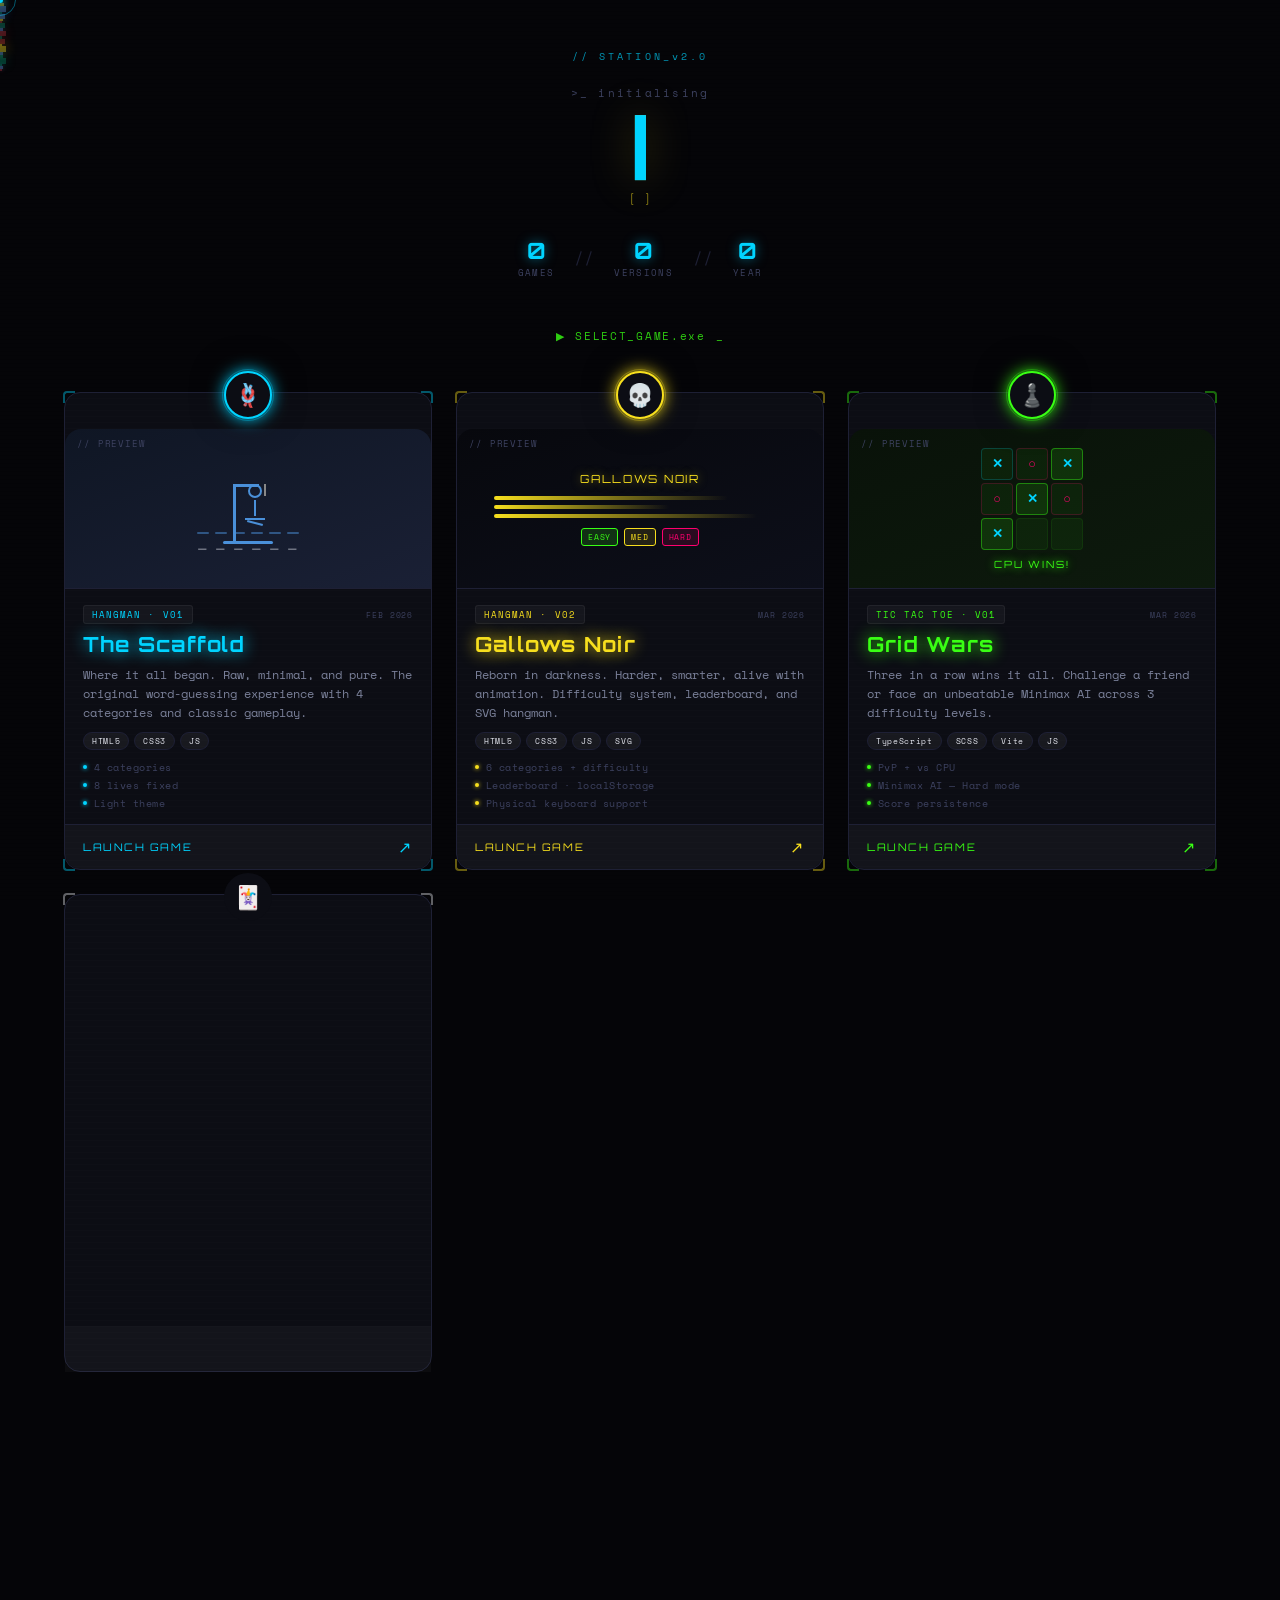
==== commit d19cdece: "feat: add landing page html structure" ====
--- a/landing/index.html
+++ b/landing/index.html
@@ -43,12 +43,12 @@
 
       <div class="header-stats">
         <div class="stat-item">
-          <span class="stat-num" data-count="3">0</span>
+          <span class="stat-num" data-count="4">0</span>
           <span class="stat-label">GAMES</span>
         </div>
         <div class="stat-sep">//</div>
         <div class="stat-item">
-          <span class="stat-num" data-count="5">0</span>
+          <span class="stat-num" data-count="6">0</span>
           <span class="stat-label">VERSIONS</span>
         </div>
         <div class="stat-sep">//</div>
@@ -192,7 +192,7 @@
       </a>
 
       <!-- ── Tic Tac Toe ──────────────────────────── -->
-      <a class="game-card" href="../tic-tac-toe/index.html" data-color="green" data-tilt>
+      <a class="game-card" href="../../tic-tac-toe/index.html" data-color="green" data-tilt>
         <div class="card-scanline"></div>
         <div class="card-corner tl"></div>
         <div class="card-corner tr"></div>
@@ -250,6 +250,65 @@
         </div>
       </a>
 
+      <!-- ── Memory Matrix ──────────────────────────── -->
+      <a class="game-card" href="../memory-game/index.html" data-color="purple" data-tilt>
+        <div class="card-scanline"></div>
+        <div class="card-corner tl"></div>
+        <div class="card-corner tr"></div>
+        <div class="card-corner bl"></div>
+        <div class="card-corner br"></div>
+
+        <div class="card-icon-badge">
+          <div class="icon-ring"></div>
+          <span class="icon-emoji">🃏</span>
+        </div>
+
+        <div class="card-preview preview-memory">
+          <div class="preview-label">// PREVIEW</div>
+          <div class="mem-anim">
+            <div class="mem-grid" style="display:grid;grid-template-columns:repeat(3,30px);grid-template-rows:repeat(3,30px);gap:4px;">
+              <div class="mem-card is-face matched"   style="display:flex;align-items:center;justify-content:center;width:30px;height:30px;">🚀</div>
+              <div class="mem-card is-back"           style="display:flex;align-items:center;justify-content:center;width:30px;height:30px;">?</div>
+              <div class="mem-card is-face matched"   style="display:flex;align-items:center;justify-content:center;width:30px;height:30px;">🚀</div>
+              <div class="mem-card is-back"           style="display:flex;align-items:center;justify-content:center;width:30px;height:30px;">?</div>
+              <div class="mem-card is-back"           style="display:flex;align-items:center;justify-content:center;width:30px;height:30px;">?</div>
+              <div class="mem-card is-face matched"   style="display:flex;align-items:center;justify-content:center;width:30px;height:30px;">💎</div>
+              <div class="mem-card is-back"           style="display:flex;align-items:center;justify-content:center;width:30px;height:30px;">?</div>
+              <div class="mem-card is-face matched"   style="display:flex;align-items:center;justify-content:center;width:30px;height:30px;">💎</div>
+              <div class="mem-card is-back"           style="display:flex;align-items:center;justify-content:center;width:30px;height:30px;">?</div>
+            </div>
+            <div class="mem-status">MATCH FOUND!</div>
+          </div>
+        </div>
+
+        <div class="card-body">
+          <div class="card-meta-row">
+            <span class="card-version-tag">MEMORY · V01</span>
+            <span class="card-date">APR 2026</span>
+          </div>
+          <h2 class="card-name">Memory Matrix</h2>
+          <p class="card-desc">Flip, match, and memorise. Four difficulty levels with a live timer, star rating, and Web Audio sound effects.</p>
+
+          <div class="card-tech-row">
+            <span class="tech-pill">HTML5</span>
+            <span class="tech-pill">SCSS</span>
+            <span class="tech-pill">JS</span>
+            <span class="tech-pill">Web Audio</span>
+          </div>
+
+          <div class="card-features-list">
+            <div class="cf"><span class="cf-dot"></span>4 difficulties · 8–24 pairs</div>
+            <div class="cf"><span class="cf-dot"></span>Star rating + live timer</div>
+            <div class="cf"><span class="cf-dot"></span>SOLID architecture</div>
+          </div>
+        </div>
+
+        <div class="card-cta">
+          <span>LAUNCH GAME</span>
+          <span class="cta-icon">↗</span>
+        </div>
+      </a>
+
     </section>
 
     <!-- ══ CREDENTIALS ══════════════════════════════ -->
@@ -293,10 +352,41 @@
         </a>
 
         <!-- Email -->
-        <a class="social-link sl-email" href="mailto:mahmoudawad112001@gmail.com" data-label="Email">
+        <a class="social-link sl-email" href="/cdn-cgi/l/email-protection#a5c8c4cdc8cad0c1c4d2c4c1949497959594e5c2c8c4ccc98bc6cac8" data-label="Email">
           <svg viewBox="0 0 24 24"><path d="M24 5.457v13.909c0 .904-.732 1.636-1.636 1.636h-3.819V11.73L12 16.64l-6.545-4.91v9.273H1.636A1.636 1.636 0 0 1 0 19.366V5.457c0-2.023 2.309-3.178 3.927-1.964L5.455 4.64 12 9.548l6.545-4.91 1.528-1.145C21.69 2.28 24 3.434 24 5.457z"/></svg>
         </a>
 
+      </div>
+
+      <!-- Instructors -->
+      <div class="instructors-block">
+        <div class="instr-label">// INSTRUCTORS</div>
+        <div class="instr-row">
+          <div class="instr-item">
+            <span class="instr-subject">Basic JS</span>
+            <span class="instr-name">Eng. Omar Mosleh</span>
+          </div>
+          <div class="instr-sep">·</div>
+          <div class="instr-item">
+            <span class="instr-subject">RWD + SCSS + Bootstrap</span>
+            <span class="instr-name">Eng. Omar Waled</span>
+          </div>
+          <div class="instr-sep">·</div>
+          <div class="instr-item">
+            <span class="instr-subject">Advanced JS</span>
+            <span class="instr-name">Eng. Nadia Saleh</span>
+          </div>
+          <div class="instr-sep">·</div>
+          <div class="instr-item">
+            <span class="instr-subject">TypeScript</span>
+            <span class="instr-name">Eng. Yehia ElKosh</span>
+          </div>
+          <div class="instr-sep">·</div>
+          <div class="instr-item">
+            <span class="instr-subject">Git &amp; GitHub</span>
+            <span class="instr-name">Eng. Noha Salah</span>
+          </div>
+        </div>
       </div>
 
       <div class="footer-copy">
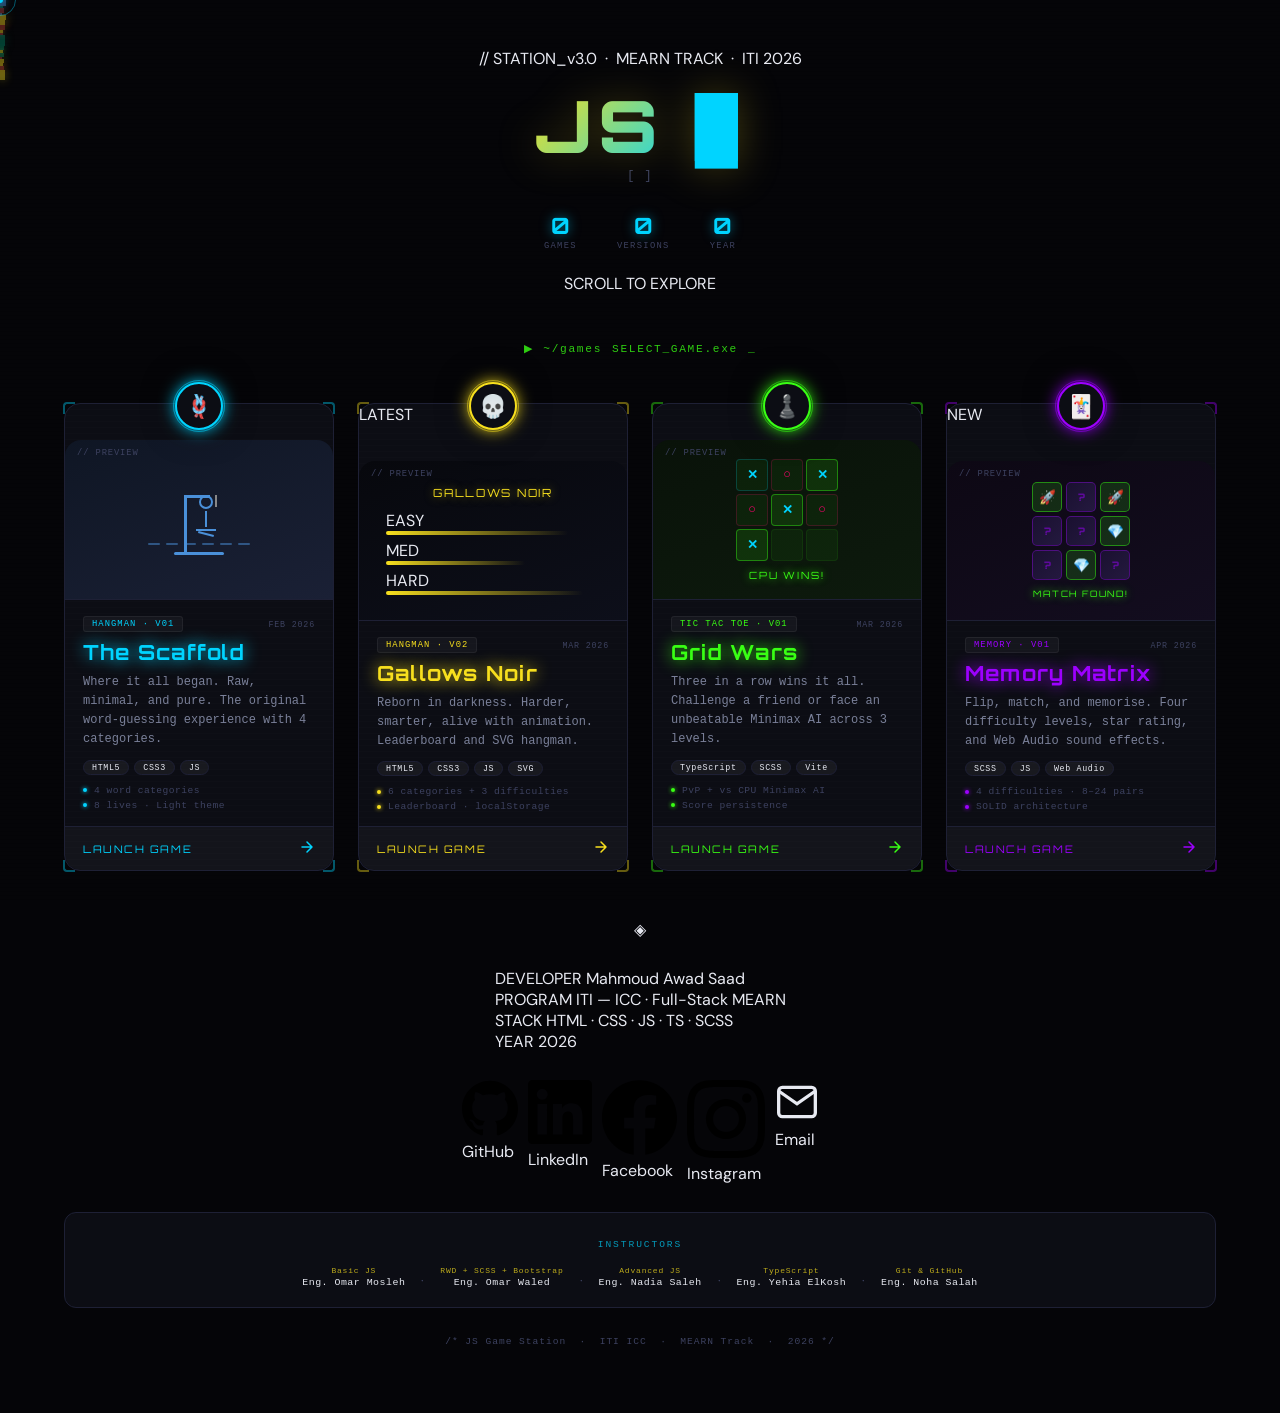
==== commit a6d33206: "Structure: update landing page HTML layout" ====
--- a/landing/index.html
+++ b/landing/index.html
@@ -3,19 +3,29 @@
 <head>
   <meta charset="UTF-8"/>
   <meta name="viewport" content="width=device-width, initial-scale=1.0"/>
+  <meta name="description" content="JS Game Station — A curated collection of browser games built with HTML, CSS, JavaScript, TypeScript and SCSS."/>
   <title>JS Game Station</title>
-  <link href="https://fonts.googleapis.com/css2?family=Orbitron:wght@400;700;900&family=Space+Mono:wght@400;700&family=DM+Sans:wght@300;400;500&display=swap" rel="stylesheet"/>
+  <link href="https://fonts.googleapis.com/css2?family=Orbitron:wght@400;600;700;900&family=JetBrains+Mono:wght@300;400;500;700&family=DM+Sans:ital,wght@0,300;0,400;0,500;1,300&display=swap" rel="stylesheet"/>
   <link rel="stylesheet" href="./style.css"/>
 </head>
 <body>
 
+  <!-- ── Progress bar ────────────────────────────── -->
+  <div class="progress-bar" id="progressBar"></div>
+
   <!-- ── Canvas background ─────────────────────── -->
   <canvas id="bg-canvas"></canvas>
 
+  <!-- ── Noise overlay ─────────────────────────── -->
+  <div class="noise-overlay"></div>
+
   <!-- ── CRT overlay ───────────────────────────── -->
   <div class="crt-overlay"></div>
 
-  <!-- ── Cursor dot ────────────────────────────── -->
+  <!-- ── Vignette ──────────────────────────────── -->
+  <div class="vignette"></div>
+
+  <!-- ── Cursor ────────────────────────────────── -->
   <div class="cursor-dot" id="cursorDot"></div>
   <div class="cursor-ring" id="cursorRing"></div>
 
@@ -26,65 +36,83 @@
 
     <!-- ══ HEADER ══════════════════════════════════ -->
     <header class="site-header">
-      <div class="station-badge">// STATION_v2.0</div>
+
+      <div class="header-eyebrow">
+        <span class="eyebrow-line"></span>
+        <span class="eyebrow-text">// STATION_v3.0 &nbsp;·&nbsp; MEARN TRACK &nbsp;·&nbsp; ITI 2026</span>
+        <span class="eyebrow-line"></span>
+      </div>
 
       <div class="title-block">
-        <div class="title-prefix">&gt;_ initialising</div>
         <h1 class="site-title">
-          <span class="typed-text" id="typedTitle"></span>
-          <span class="type-cursor">|</span>
+          <span class="title-prefix-word">JS</span>
+          <span class="title-main">
+            <span class="typed-text" id="typedTitle"></span><span class="type-cursor" aria-hidden="true">█</span>
+          </span>
         </h1>
         <p class="site-tagline">
-          <span class="tag-bracket">[</span>
+          <span class="bracket" aria-hidden="true">[</span>
           <span id="taglineText"></span>
-          <span class="tag-bracket">]</span>
+          <span class="bracket" aria-hidden="true">]</span>
         </p>
       </div>
 
-      <div class="header-stats">
-        <div class="stat-item">
-          <span class="stat-num" data-count="4">0</span>
+      <div class="header-stats" role="list" aria-label="Collection statistics">
+        <div class="stat-item" role="listitem">
+          <span class="stat-num" data-count="4" aria-label="4 games">0</span>
           <span class="stat-label">GAMES</span>
-        </div>
-        <div class="stat-sep">//</div>
-        <div class="stat-item">
-          <span class="stat-num" data-count="6">0</span>
+          <span class="stat-bar"><span class="stat-fill" style="--pct:80%"></span></span>
+        </div>
+        <div class="stat-div" aria-hidden="true"></div>
+        <div class="stat-item" role="listitem">
+          <span class="stat-num" data-count="6" aria-label="6 versions">0</span>
           <span class="stat-label">VERSIONS</span>
-        </div>
-        <div class="stat-sep">//</div>
-        <div class="stat-item">
-          <span class="stat-num" data-count="2026">0</span>
+          <span class="stat-bar"><span class="stat-fill" style="--pct:60%"></span></span>
+        </div>
+        <div class="stat-div" aria-hidden="true"></div>
+        <div class="stat-item" role="listitem">
+          <span class="stat-num" data-count="2026" aria-label="Year 2026">0</span>
           <span class="stat-label">YEAR</span>
-        </div>
-      </div>
+          <span class="stat-bar"><span class="stat-fill" style="--pct:100%"></span></span>
+        </div>
+      </div>
+
+      <div class="scroll-cue" aria-hidden="true">
+        <span class="scroll-cue-text">SCROLL TO EXPLORE</span>
+        <span class="scroll-cue-line"></span>
+      </div>
+
     </header>
 
     <!-- ══ SELECT PROMPT ════════════════════════════ -->
-    <div class="select-prompt">
-      <span class="prompt-arrow">▶</span>
-      <span class="prompt-text">SELECT_GAME.exe</span>
-      <span class="prompt-blink">_</span>
+    <div class="select-prompt" role="status" aria-live="polite">
+      <span class="prompt-sym" aria-hidden="true">▶</span>
+      <span class="prompt-path">~/games</span>
+      <span class="prompt-cmd">SELECT_GAME.exe</span>
+      <span class="prompt-blink" aria-hidden="true">_</span>
     </div>
 
     <!-- ══ CARDS GRID ═══════════════════════════════ -->
-    <section class="games-grid">
+    <section class="games-grid" aria-label="Game collection">
 
       <!-- ── Hangman v1 ──────────────────────────── -->
-      <a class="game-card" href="../v1/index.html" data-color="blue" data-tilt>
-        <div class="card-scanline"></div>
-        <div class="card-corner tl"></div>
-        <div class="card-corner tr"></div>
-        <div class="card-corner bl"></div>
-        <div class="card-corner br"></div>
-
-        <!-- Icon badge -->
-        <div class="card-icon-badge">
+      <a class="game-card reveal-card" href="../v1/index.html" data-color="blue" data-tilt aria-label="Play The Scaffold — Hangman v1">
+
+        <div class="card-glow-border"></div>
+        <div class="card-scanline" aria-hidden="true"></div>
+
+        <div class="card-corner tl" aria-hidden="true"></div>
+        <div class="card-corner tr" aria-hidden="true"></div>
+        <div class="card-corner bl" aria-hidden="true"></div>
+        <div class="card-corner br" aria-hidden="true"></div>
+
+        <div class="card-icon-badge" aria-hidden="true">
           <div class="icon-ring"></div>
+          <div class="icon-ring ring-2"></div>
           <span class="icon-emoji">🪢</span>
         </div>
 
-        <!-- GIF / Preview area -->
-        <div class="card-preview preview-hangman-v1">
+        <div class="card-preview preview-hangman-v1" aria-hidden="true">
           <div class="preview-label">// PREVIEW</div>
           <div class="hangman-anim">
             <div class="hm-gallows">
@@ -100,65 +128,63 @@
               <div class="hm-legs"></div>
             </div>
             <div class="hm-word">
-              <span>_</span><span>_</span><span>_</span><span>_</span><span>_</span><span>_</span>
-            </div>
-          </div>
-        </div>
-
-        <!-- Content -->
+              <span></span><span></span><span></span><span></span><span></span><span></span>
+            </div>
+          </div>
+        </div>
+
         <div class="card-body">
           <div class="card-meta-row">
             <span class="card-version-tag">HANGMAN · V01</span>
             <span class="card-date">FEB 2026</span>
           </div>
           <h2 class="card-name">The Scaffold</h2>
-          <p class="card-desc">Where it all began. Raw, minimal, and pure. The original word-guessing experience with 4 categories and classic gameplay.</p>
-
-          <div class="card-tech-row">
+          <p class="card-desc">Where it all began. Raw, minimal, and pure. The original word-guessing experience with 4 categories.</p>
+          <div class="card-tech-row" aria-label="Technologies used">
             <span class="tech-pill">HTML5</span>
             <span class="tech-pill">CSS3</span>
             <span class="tech-pill">JS</span>
           </div>
-
           <div class="card-features-list">
-            <div class="cf"><span class="cf-dot"></span>4 categories</div>
-            <div class="cf"><span class="cf-dot"></span>8 lives fixed</div>
-            <div class="cf"><span class="cf-dot"></span>Light theme</div>
+            <div class="cf"><span class="cf-dot" aria-hidden="true"></span>4 word categories</div>
+            <div class="cf"><span class="cf-dot" aria-hidden="true"></span>8 lives · Light theme</div>
           </div>
         </div>
 
         <div class="card-cta">
           <span>LAUNCH GAME</span>
-          <span class="cta-icon">↗</span>
+          <span class="cta-arrow" aria-hidden="true">
+            <svg width="16" height="16" viewBox="0 0 16 16" fill="none"><path d="M3 8h10M8 3l5 5-5 5" stroke="currentColor" stroke-width="1.5" stroke-linecap="round" stroke-linejoin="round"/></svg>
+          </span>
         </div>
       </a>
 
       <!-- ── Hangman v2 ──────────────────────────── -->
-      <a class="game-card" href="../v2/index.html" data-color="yellow" data-tilt>
-        <div class="card-scanline"></div>
-        <div class="card-corner tl"></div>
-        <div class="card-corner tr"></div>
-        <div class="card-corner bl"></div>
-        <div class="card-corner br"></div>
-
-        <div class="card-icon-badge">
+      <a class="game-card reveal-card" href="../v2/index.html" data-color="yellow" data-tilt aria-label="Play Gallows Noir — Hangman v2">
+
+        <div class="card-glow-border"></div>
+        <div class="card-scanline" aria-hidden="true"></div>
+        <div class="card-corner tl" aria-hidden="true"></div>
+        <div class="card-corner tr" aria-hidden="true"></div>
+        <div class="card-corner bl" aria-hidden="true"></div>
+        <div class="card-corner br" aria-hidden="true"></div>
+
+        <div class="card-badge-featured" aria-label="Latest version">LATEST</div>
+
+        <div class="card-icon-badge" aria-hidden="true">
           <div class="icon-ring"></div>
+          <div class="icon-ring ring-2"></div>
           <span class="icon-emoji">💀</span>
         </div>
 
-        <div class="card-preview preview-hangman-v2">
+        <div class="card-preview preview-hangman-v2" aria-hidden="true">
           <div class="preview-label">// PREVIEW</div>
           <div class="noir-anim">
             <div class="noir-title">GALLOWS NOIR</div>
             <div class="noir-bars">
-              <div class="noir-bar" style="--w:80%;--d:0s"></div>
-              <div class="noir-bar" style="--w:60%;--d:0.2s"></div>
-              <div class="noir-bar" style="--w:90%;--d:0.4s"></div>
-            </div>
-            <div class="noir-diff">
-              <span class="diff-tag easy">EASY</span>
-              <span class="diff-tag med">MED</span>
-              <span class="diff-tag hard">HARD</span>
+              <div class="noir-bar-wrap"><span class="noir-bar-label">EASY</span><div class="noir-bar" style="--w:85%;--d:0s"></div></div>
+              <div class="noir-bar-wrap"><span class="noir-bar-label">MED</span><div class="noir-bar" style="--w:65%;--d:0.15s"></div></div>
+              <div class="noir-bar-wrap"><span class="noir-bar-label">HARD</span><div class="noir-bar" style="--w:92%;--d:0.3s"></div></div>
             </div>
           </div>
         </div>
@@ -169,45 +195,47 @@
             <span class="card-date">MAR 2026</span>
           </div>
           <h2 class="card-name">Gallows Noir</h2>
-          <p class="card-desc">Reborn in darkness. Harder, smarter, alive with animation. Difficulty system, leaderboard, and SVG hangman.</p>
-
+          <p class="card-desc">Reborn in darkness. Harder, smarter, alive with animation. Leaderboard and SVG hangman.</p>
           <div class="card-tech-row">
             <span class="tech-pill">HTML5</span>
             <span class="tech-pill">CSS3</span>
             <span class="tech-pill">JS</span>
             <span class="tech-pill">SVG</span>
           </div>
-
           <div class="card-features-list">
-            <div class="cf"><span class="cf-dot"></span>6 categories + difficulty</div>
-            <div class="cf"><span class="cf-dot"></span>Leaderboard · localStorage</div>
-            <div class="cf"><span class="cf-dot"></span>Physical keyboard support</div>
+            <div class="cf"><span class="cf-dot" aria-hidden="true"></span>6 categories + 3 difficulties</div>
+            <div class="cf"><span class="cf-dot" aria-hidden="true"></span>Leaderboard · localStorage</div>
           </div>
         </div>
 
         <div class="card-cta">
           <span>LAUNCH GAME</span>
-          <span class="cta-icon">↗</span>
+          <span class="cta-arrow" aria-hidden="true">
+            <svg width="16" height="16" viewBox="0 0 16 16" fill="none"><path d="M3 8h10M8 3l5 5-5 5" stroke="currentColor" stroke-width="1.5" stroke-linecap="round" stroke-linejoin="round"/></svg>
+          </span>
         </div>
       </a>
 
       <!-- ── Tic Tac Toe ──────────────────────────── -->
-      <a class="game-card" href="../../tic-tac-toe/index.html" data-color="green" data-tilt>
-        <div class="card-scanline"></div>
-        <div class="card-corner tl"></div>
-        <div class="card-corner tr"></div>
-        <div class="card-corner bl"></div>
-        <div class="card-corner br"></div>
-
-        <div class="card-icon-badge">
+      <a class="game-card reveal-card" href="../../tic-tac-toe/index.html" data-color="green" data-tilt aria-label="Play Grid Wars — Tic Tac Toe">
+
+        <div class="card-glow-border"></div>
+        <div class="card-scanline" aria-hidden="true"></div>
+        <div class="card-corner tl" aria-hidden="true"></div>
+        <div class="card-corner tr" aria-hidden="true"></div>
+        <div class="card-corner bl" aria-hidden="true"></div>
+        <div class="card-corner br" aria-hidden="true"></div>
+
+        <div class="card-icon-badge" aria-hidden="true">
           <div class="icon-ring"></div>
+          <div class="icon-ring ring-2"></div>
           <span class="icon-emoji">♟️</span>
         </div>
 
-        <div class="card-preview preview-ttt">
+        <div class="card-preview preview-ttt" aria-hidden="true">
           <div class="preview-label">// PREVIEW</div>
           <div class="ttt-anim">
-            <div class="ttt-board">
+            <div class="ttt-board" role="grid" aria-hidden="true">
               <div class="ttt-cell x">✕</div>
               <div class="ttt-cell o">○</div>
               <div class="ttt-cell x win">✕</div>
@@ -228,54 +256,57 @@
             <span class="card-date">MAR 2026</span>
           </div>
           <h2 class="card-name">Grid Wars</h2>
-          <p class="card-desc">Three in a row wins it all. Challenge a friend or face an unbeatable Minimax AI across 3 difficulty levels.</p>
-
+          <p class="card-desc">Three in a row wins it all. Challenge a friend or face an unbeatable Minimax AI across 3 levels.</p>
           <div class="card-tech-row">
             <span class="tech-pill">TypeScript</span>
             <span class="tech-pill">SCSS</span>
             <span class="tech-pill">Vite</span>
-            <span class="tech-pill">JS</span>
-          </div>
-
+          </div>
           <div class="card-features-list">
-            <div class="cf"><span class="cf-dot"></span>PvP + vs CPU</div>
-            <div class="cf"><span class="cf-dot"></span>Minimax AI — Hard mode</div>
-            <div class="cf"><span class="cf-dot"></span>Score persistence</div>
+            <div class="cf"><span class="cf-dot" aria-hidden="true"></span>PvP + vs CPU Minimax AI</div>
+            <div class="cf"><span class="cf-dot" aria-hidden="true"></span>Score persistence</div>
           </div>
         </div>
 
         <div class="card-cta">
           <span>LAUNCH GAME</span>
-          <span class="cta-icon">↗</span>
+          <span class="cta-arrow" aria-hidden="true">
+            <svg width="16" height="16" viewBox="0 0 16 16" fill="none"><path d="M3 8h10M8 3l5 5-5 5" stroke="currentColor" stroke-width="1.5" stroke-linecap="round" stroke-linejoin="round"/></svg>
+          </span>
         </div>
       </a>
 
       <!-- ── Memory Matrix ──────────────────────────── -->
-      <a class="game-card" href="../memory-game/index.html" data-color="purple" data-tilt>
-        <div class="card-scanline"></div>
-        <div class="card-corner tl"></div>
-        <div class="card-corner tr"></div>
-        <div class="card-corner bl"></div>
-        <div class="card-corner br"></div>
-
-        <div class="card-icon-badge">
+      <a class="game-card reveal-card" href="../memory-game/index.html" data-color="purple" data-tilt aria-label="Play Memory Matrix — Memory Card Game">
+
+        <div class="card-glow-border"></div>
+        <div class="card-scanline" aria-hidden="true"></div>
+        <div class="card-corner tl" aria-hidden="true"></div>
+        <div class="card-corner tr" aria-hidden="true"></div>
+        <div class="card-corner bl" aria-hidden="true"></div>
+        <div class="card-corner br" aria-hidden="true"></div>
+
+        <div class="card-badge-featured card-badge-new" aria-label="New game">NEW</div>
+
+        <div class="card-icon-badge" aria-hidden="true">
           <div class="icon-ring"></div>
+          <div class="icon-ring ring-2"></div>
           <span class="icon-emoji">🃏</span>
         </div>
 
-        <div class="card-preview preview-memory">
+        <div class="card-preview preview-memory" aria-hidden="true">
           <div class="preview-label">// PREVIEW</div>
           <div class="mem-anim">
             <div class="mem-grid" style="display:grid;grid-template-columns:repeat(3,30px);grid-template-rows:repeat(3,30px);gap:4px;">
-              <div class="mem-card is-face matched"   style="display:flex;align-items:center;justify-content:center;width:30px;height:30px;">🚀</div>
-              <div class="mem-card is-back"           style="display:flex;align-items:center;justify-content:center;width:30px;height:30px;">?</div>
-              <div class="mem-card is-face matched"   style="display:flex;align-items:center;justify-content:center;width:30px;height:30px;">🚀</div>
-              <div class="mem-card is-back"           style="display:flex;align-items:center;justify-content:center;width:30px;height:30px;">?</div>
-              <div class="mem-card is-back"           style="display:flex;align-items:center;justify-content:center;width:30px;height:30px;">?</div>
-              <div class="mem-card is-face matched"   style="display:flex;align-items:center;justify-content:center;width:30px;height:30px;">💎</div>
-              <div class="mem-card is-back"           style="display:flex;align-items:center;justify-content:center;width:30px;height:30px;">?</div>
-              <div class="mem-card is-face matched"   style="display:flex;align-items:center;justify-content:center;width:30px;height:30px;">💎</div>
-              <div class="mem-card is-back"           style="display:flex;align-items:center;justify-content:center;width:30px;height:30px;">?</div>
+              <div class="mem-card is-face matched" style="display:flex;align-items:center;justify-content:center;width:30px;height:30px;">🚀</div>
+              <div class="mem-card is-back"         style="display:flex;align-items:center;justify-content:center;width:30px;height:30px;">?</div>
+              <div class="mem-card is-face matched" style="display:flex;align-items:center;justify-content:center;width:30px;height:30px;">🚀</div>
+              <div class="mem-card is-back"         style="display:flex;align-items:center;justify-content:center;width:30px;height:30px;">?</div>
+              <div class="mem-card is-back"         style="display:flex;align-items:center;justify-content:center;width:30px;height:30px;">?</div>
+              <div class="mem-card is-face matched" style="display:flex;align-items:center;justify-content:center;width:30px;height:30px;">💎</div>
+              <div class="mem-card is-back"         style="display:flex;align-items:center;justify-content:center;width:30px;height:30px;">?</div>
+              <div class="mem-card is-face matched" style="display:flex;align-items:center;justify-content:center;width:30px;height:30px;">💎</div>
+              <div class="mem-card is-back"         style="display:flex;align-items:center;justify-content:center;width:30px;height:30px;">?</div>
             </div>
             <div class="mem-status">MATCH FOUND!</div>
           </div>
@@ -287,101 +318,109 @@
             <span class="card-date">APR 2026</span>
           </div>
           <h2 class="card-name">Memory Matrix</h2>
-          <p class="card-desc">Flip, match, and memorise. Four difficulty levels with a live timer, star rating, and Web Audio sound effects.</p>
-
+          <p class="card-desc">Flip, match, and memorise. Four difficulty levels, star rating, and Web Audio sound effects.</p>
           <div class="card-tech-row">
-            <span class="tech-pill">HTML5</span>
             <span class="tech-pill">SCSS</span>
             <span class="tech-pill">JS</span>
             <span class="tech-pill">Web Audio</span>
           </div>
-
           <div class="card-features-list">
-            <div class="cf"><span class="cf-dot"></span>4 difficulties · 8–24 pairs</div>
-            <div class="cf"><span class="cf-dot"></span>Star rating + live timer</div>
-            <div class="cf"><span class="cf-dot"></span>SOLID architecture</div>
+            <div class="cf"><span class="cf-dot" aria-hidden="true"></span>4 difficulties · 8–24 pairs</div>
+            <div class="cf"><span class="cf-dot" aria-hidden="true"></span>SOLID architecture</div>
           </div>
         </div>
 
         <div class="card-cta">
           <span>LAUNCH GAME</span>
-          <span class="cta-icon">↗</span>
+          <span class="cta-arrow" aria-hidden="true">
+            <svg width="16" height="16" viewBox="0 0 16 16" fill="none"><path d="M3 8h10M8 3l5 5-5 5" stroke="currentColor" stroke-width="1.5" stroke-linecap="round" stroke-linejoin="round"/></svg>
+          </span>
         </div>
       </a>
 
     </section>
 
-    <!-- ══ CREDENTIALS ══════════════════════════════ -->
+    <!-- ══ FOOTER ════════════════════════════════════ -->
     <footer class="site-footer">
-      <div class="footer-divider">
-        <span class="fd-line"></span>
-        <span class="fd-icon">◈</span>
-        <span class="fd-line"></span>
-      </div>
-
-      <div class="cred-block">
-        <div class="cred-row">
-          <div class="cred-item"><span class="cred-key">DEVELOPER</span><span class="cred-val">Mahmoud Awad Saad</span></div>
-          <div class="cred-item"><span class="cred-key">PROGRAM</span><span class="cred-val">ITI — ICC | Full-Stack MEARN Track</span></div>
-          <div class="cred-item"><span class="cred-key">STACK</span><span class="cred-val">HTML · CSS · JavaScript · TypeScript · SCSS</span></div>
-          <div class="cred-item"><span class="cred-key">YEAR</span><span class="cred-val">2026</span></div>
+
+      <div class="footer-rule">
+        <span class="fr-line"></span>
+        <span class="fr-diamond" aria-hidden="true">◈</span>
+        <span class="fr-line"></span>
+      </div>
+
+      <!-- Developer info -->
+      <div class="cred-grid">
+        <div class="cred-cell">
+          <span class="cred-k">DEVELOPER</span>
+          <span class="cred-v">Mahmoud Awad Saad</span>
+        </div>
+        <div class="cred-cell">
+          <span class="cred-k">PROGRAM</span>
+          <span class="cred-v">ITI — ICC · Full-Stack MEARN</span>
+        </div>
+        <div class="cred-cell">
+          <span class="cred-k">STACK</span>
+          <span class="cred-v">HTML · CSS · JS · TS · SCSS</span>
+        </div>
+        <div class="cred-cell">
+          <span class="cred-k">YEAR</span>
+          <span class="cred-v">2026</span>
         </div>
       </div>
 
       <!-- Social links -->
-      <div class="social-grid">
-
-        <!-- GitHub -->
-        <a class="social-link sl-github" href="https://github.com/mahmoud112001" target="_blank" rel="noopener" data-label="GitHub">
-          <svg viewBox="0 0 24 24"><path d="M12 .297c-6.63 0-12 5.373-12 12 0 5.303 3.438 9.8 8.205 11.385.6.113.82-.258.82-.577 0-.285-.01-1.04-.015-2.04-3.338.724-4.042-1.61-4.042-1.61C4.422 18.07 3.633 17.7 3.633 17.7c-1.087-.744.084-.729.084-.729 1.205.084 1.838 1.236 1.838 1.236 1.07 1.835 2.809 1.305 3.495.998.108-.776.417-1.305.76-1.605-2.665-.3-5.466-1.332-5.466-5.93 0-1.31.465-2.38 1.235-3.22-.135-.303-.54-1.523.105-3.176 0 0 1.005-.322 3.3 1.23.96-.267 1.98-.399 3-.405 1.02.006 2.04.138 3 .405 2.28-1.552 3.285-1.23 3.285-1.23.645 1.653.24 2.873.12 3.176.765.84 1.23 1.91 1.23 3.22 0 4.61-2.805 5.625-5.475 5.92.42.36.81 1.096.81 2.22 0 1.606-.015 2.896-.015 3.286 0 .315.21.69.825.57C20.565 22.092 24 17.592 24 12.297c0-6.627-5.373-12-12-12"/></svg>
+      <nav class="social-grid" aria-label="Social links">
+        <a class="sl sl-github"    href="https://github.com/mahmoud112001"                        target="_blank" rel="noopener noreferrer" aria-label="GitHub">
+          <svg viewBox="0 0 24 24" aria-hidden="true"><path d="M12 .297c-6.63 0-12 5.373-12 12 0 5.303 3.438 9.8 8.205 11.385.6.113.82-.258.82-.577 0-.285-.01-1.04-.015-2.04-3.338.724-4.042-1.61-4.042-1.61C4.422 18.07 3.633 17.7 3.633 17.7c-1.087-.744.084-.729.084-.729 1.205.084 1.838 1.236 1.838 1.236 1.07 1.835 2.809 1.305 3.495.998.108-.776.417-1.305.76-1.605-2.665-.3-5.466-1.332-5.466-5.93 0-1.31.465-2.38 1.235-3.22-.135-.303-.54-1.523.105-3.176 0 0 1.005-.322 3.3 1.23.96-.267 1.98-.399 3-.405 1.02.006 2.04.138 3 .405 2.28-1.552 3.285-1.23 3.285-1.23.645 1.653.24 2.873.12 3.176.765.84 1.23 1.91 1.23 3.22 0 4.61-2.805 5.625-5.475 5.92.42.36.81 1.096.81 2.22 0 1.606-.015 2.896-.015 3.286 0 .315.21.69.825.57C20.565 22.092 24 17.592 24 12.297c0-6.627-5.373-12-12-12"/></svg>
+          <span class="sl-tip">GitHub</span>
         </a>
-
-        <!-- LinkedIn -->
-        <a class="social-link sl-linkedin" href="https://www.linkedin.com/in/mahmoud-awad-795b02203/" target="_blank" rel="noopener" data-label="LinkedIn">
-          <svg viewBox="0 0 24 24"><path d="M20.447 20.452h-3.554v-5.569c0-1.328-.027-3.037-1.852-3.037-1.853 0-2.136 1.445-2.136 2.939v5.667H9.351V9h3.414v1.561h.046c.477-.9 1.637-1.85 3.37-1.85 3.601 0 4.267 2.37 4.267 5.455v6.286zM5.337 7.433a2.062 2.062 0 01-2.063-2.065 2.064 2.064 0 112.063 2.065zm1.782 13.019H3.555V9h3.564v11.452zM22.225 0H1.771C.792 0 0 .774 0 1.729v20.542C0 23.227.792 24 1.771 24h20.451C23.2 24 24 23.227 24 22.271V1.729C24 .774 23.2 0 22.222 0h.003z"/></svg>
+        <a class="sl sl-linkedin"  href="https://www.linkedin.com/in/mahmoud-awad-795b02203/"   target="_blank" rel="noopener noreferrer" aria-label="LinkedIn">
+          <svg viewBox="0 0 24 24" aria-hidden="true"><path d="M20.447 20.452h-3.554v-5.569c0-1.328-.027-3.037-1.852-3.037-1.853 0-2.136 1.445-2.136 2.939v5.667H9.351V9h3.414v1.561h.046c.477-.9 1.637-1.85 3.37-1.85 3.601 0 4.267 2.37 4.267 5.455v6.286zM5.337 7.433a2.062 2.062 0 01-2.063-2.065 2.064 2.064 0 112.063 2.065zm1.782 13.019H3.555V9h3.564v11.452zM22.225 0H1.771C.792 0 0 .774 0 1.729v20.542C0 23.227.792 24 1.771 24h20.451C23.2 24 24 23.227 24 22.271V1.729C24 .774 23.2 0 22.222 0h.003z"/></svg>
+          <span class="sl-tip">LinkedIn</span>
         </a>
-
-        <!-- Facebook -->
-        <a class="social-link sl-facebook" href="https://www.facebook.com/MahmoudAwad112001" target="_blank" rel="noopener" data-label="Facebook">
-          <svg viewBox="0 0 24 24"><path d="M24 12.073c0-6.627-5.373-12-12-12s-12 5.373-12 12c0 5.99 4.388 10.954 10.125 11.854v-8.385H7.078v-3.47h3.047V9.43c0-3.007 1.792-4.669 4.533-4.669 1.312 0 2.686.235 2.686.235v2.953H15.83c-1.491 0-1.956.925-1.956 1.874v2.25h3.328l-.532 3.47h-2.796v8.385C19.612 23.027 24 18.062 24 12.073z"/></svg>
+        <a class="sl sl-facebook"  href="https://www.facebook.com/MahmoudAwad112001"             target="_blank" rel="noopener noreferrer" aria-label="Facebook">
+          <svg viewBox="0 0 24 24" aria-hidden="true"><path d="M24 12.073c0-6.627-5.373-12-12-12s-12 5.373-12 12c0 5.99 4.388 10.954 10.125 11.854v-8.385H7.078v-3.47h3.047V9.43c0-3.007 1.792-4.669 4.533-4.669 1.312 0 2.686.235 2.686.235v2.953H15.83c-1.491 0-1.956.925-1.956 1.874v2.25h3.328l-.532 3.47h-2.796v8.385C19.612 23.027 24 18.062 24 12.073z"/></svg>
+          <span class="sl-tip">Facebook</span>
         </a>
-
-        <!-- Instagram -->
-        <a class="social-link sl-instagram" href="https://www.instagram.com/mahmoud_awad_112001" target="_blank" rel="noopener" data-label="Instagram">
-          <svg viewBox="0 0 24 24"><path d="M12 2.163c3.204 0 3.584.012 4.85.07 3.252.148 4.771 1.691 4.919 4.919.058 1.265.069 1.645.069 4.849 0 3.205-.012 3.584-.069 4.849-.149 3.225-1.664 4.771-4.919 4.919-1.266.058-1.644.07-4.85.07-3.204 0-3.584-.012-4.849-.07-3.26-.149-4.771-1.699-4.919-4.92-.058-1.265-.07-1.644-.07-4.849 0-3.204.013-3.583.07-4.849.149-3.227 1.664-4.771 4.919-4.919 1.266-.057 1.645-.069 4.849-.069zM12 0C8.741 0 8.333.014 7.053.072 2.695.272.273 2.69.073 7.052.014 8.333 0 8.741 0 12c0 3.259.014 3.668.072 4.948.2 4.358 2.618 6.78 6.98 6.98C8.333 23.986 8.741 24 12 24c3.259 0 3.668-.014 4.948-.072 4.354-.2 6.782-2.618 6.979-6.98.059-1.28.073-1.689.073-4.948 0-3.259-.014-3.667-.072-4.947-.196-4.354-2.617-6.78-6.979-6.98C15.668.014 15.259 0 12 0zm0 5.838a6.162 6.162 0 100 12.324 6.162 6.162 0 000-12.324zM12 16a4 4 0 110-8 4 4 0 010 8zm6.406-11.845a1.44 1.44 0 100 2.881 1.44 1.44 0 000-2.881z"/></svg>
+        <a class="sl sl-instagram" href="https://www.instagram.com/mahmoud_awad_112001"          target="_blank" rel="noopener noreferrer" aria-label="Instagram">
+          <svg viewBox="0 0 24 24" aria-hidden="true"><path d="M12 2.163c3.204 0 3.584.012 4.85.07 3.252.148 4.771 1.691 4.919 4.919.058 1.265.069 1.645.069 4.849 0 3.205-.012 3.584-.069 4.849-.149 3.225-1.664 4.771-4.919 4.919-1.266.058-1.644.07-4.85.07-3.204 0-3.584-.012-4.849-.07-3.26-.149-4.771-1.699-4.919-4.92-.058-1.265-.07-1.644-.07-4.849 0-3.204.013-3.583.07-4.849.149-3.227 1.664-4.771 4.919-4.919 1.266-.057 1.645-.069 4.849-.069zM12 0C8.741 0 8.333.014 7.053.072 2.695.272.273 2.69.073 7.052.014 8.333 0 8.741 0 12c0 3.259.014 3.668.072 4.948.2 4.358 2.618 6.78 6.98 6.98C8.333 23.986 8.741 24 12 24c3.259 0 3.668-.014 4.948-.072 4.354-.2 6.782-2.618 6.979-6.98.059-1.28.073-1.689.073-4.948 0-3.259-.014-3.667-.072-4.947-.196-4.354-2.617-6.78-6.979-6.98C15.668.014 15.259 0 12 0zm0 5.838a6.162 6.162 0 100 12.324 6.162 6.162 0 000-12.324zM12 16a4 4 0 110-8 4 4 0 010 8zm6.406-11.845a1.44 1.44 0 100 2.881 1.44 1.44 0 000-2.881z"/></svg>
+          <span class="sl-tip">Instagram</span>
         </a>
-
-        <!-- Email -->
-        <a class="social-link sl-email" href="/cdn-cgi/l/email-protection#a5c8c4cdc8cad0c1c4d2c4c1949497959594e5c2c8c4ccc98bc6cac8" data-label="Email">
-          <svg viewBox="0 0 24 24"><path d="M24 5.457v13.909c0 .904-.732 1.636-1.636 1.636h-3.819V11.73L12 16.64l-6.545-4.91v9.273H1.636A1.636 1.636 0 0 1 0 19.366V5.457c0-2.023 2.309-3.178 3.927-1.964L5.455 4.64 12 9.548l6.545-4.91 1.528-1.145C21.69 2.28 24 3.434 24 5.457z"/></svg>
+        <a class="sl sl-email"     href="mailto:mahmoudawad112001@gmail.com"                      aria-label="Email">
+          <svg viewBox="0 0 24 24" fill="none" stroke="currentColor" stroke-width="1.8" aria-hidden="true"><path d="M4 4h16c1.1 0 2 .9 2 2v12c0 1.1-.9 2-2 2H4c-1.1 0-2-.9-2-2V6c0-1.1.9-2 2-2z"/><polyline points="22,6 12,13 2,6"/></svg>
+          <span class="sl-tip">Email</span>
         </a>
-
-      </div>
+      </nav>
 
       <!-- Instructors -->
       <div class="instructors-block">
-        <div class="instr-label">// INSTRUCTORS</div>
+        <div class="instr-header">
+          <span class="instr-rule"></span>
+          <span class="instr-label">INSTRUCTORS</span>
+          <span class="instr-rule"></span>
+        </div>
         <div class="instr-row">
           <div class="instr-item">
             <span class="instr-subject">Basic JS</span>
             <span class="instr-name">Eng. Omar Mosleh</span>
           </div>
-          <div class="instr-sep">·</div>
+          <div class="instr-sep" aria-hidden="true">·</div>
           <div class="instr-item">
             <span class="instr-subject">RWD + SCSS + Bootstrap</span>
             <span class="instr-name">Eng. Omar Waled</span>
           </div>
-          <div class="instr-sep">·</div>
+          <div class="instr-sep" aria-hidden="true">·</div>
           <div class="instr-item">
             <span class="instr-subject">Advanced JS</span>
             <span class="instr-name">Eng. Nadia Saleh</span>
           </div>
-          <div class="instr-sep">·</div>
+          <div class="instr-sep" aria-hidden="true">·</div>
           <div class="instr-item">
             <span class="instr-subject">TypeScript</span>
             <span class="instr-name">Eng. Yehia ElKosh</span>
           </div>
-          <div class="instr-sep">·</div>
+          <div class="instr-sep" aria-hidden="true">·</div>
           <div class="instr-item">
             <span class="instr-subject">Git &amp; GitHub</span>
             <span class="instr-name">Eng. Noha Salah</span>
@@ -390,12 +429,10 @@
       </div>
 
       <div class="footer-copy">
-        <span class="fc-bracket">/*</span>
-        JS Game Station · ITI ICC Program · MEARN Track · 2026
-        <span class="fc-bracket">*/</span>
-      </div>
+        <code>/* JS Game Station &nbsp;·&nbsp; ITI ICC &nbsp;·&nbsp; MEARN Track &nbsp;·&nbsp; 2026 */</code>
+      </div>
+
     </footer>
-
   </div>
 
   <script src="./script.js"></script>
--- a/landing/style.css
+++ b/landing/style.css
@@ -29,6 +29,7 @@
   --accent-blue:    #00d4ff;
   --accent-yellow:  #f7df1e;
   --accent-green:   #39ff14;
+  --accent-purple:  #9d00ff;
 }
 
 /* ── Reset ───────────────────────────────────────── */
@@ -221,7 +222,7 @@
 /* ══ GAMES GRID ══════════════════════════════════ */
 .games-grid {
   display: grid;
-  grid-template-columns: repeat(3, 1fr);
+  grid-template-columns: repeat(4, 1fr);
   gap: 24px;
   width: 100%;
   animation: riseUp 0.9s 0.2s ease both;
@@ -252,6 +253,7 @@
 .game-card[data-color="blue"]   { --c: var(--cyan);   }
 .game-card[data-color="yellow"] { --c: var(--yellow); }
 .game-card[data-color="green"]  { --c: var(--green);  }
+.game-card[data-color="purple"] { --c: var(--purple); }
 
 .game-card::before {
   content: '';
@@ -582,7 +584,7 @@
 .fc-bracket { color:var(--yellow); opacity:0.4; }
 
 /* ══ RESPONSIVE ════════════════════════════════════ */
-@media (max-width:960px)  { .games-grid { grid-template-columns: 1fr 1fr; } }
+@media (max-width:1200px) { .games-grid { grid-template-columns: 1fr 1fr; } }
 @media (max-width:640px)  {
   .games-grid { grid-template-columns: 1fr; }
   .site-title { font-size: clamp(1.5rem,10vw,3rem); }
@@ -610,4 +612,126 @@
 
 /* ── Preview label fades on hover ── */
 .game-card:hover .preview-label { opacity: 0; }
-.preview-label { transition: opacity 0.3s; }+.preview-label { transition: opacity 0.3s; }
+
+/* ══ MEMORY MATRIX PREVIEW ═══════════════════════ */
+.preview-memory {
+  background: linear-gradient(160deg, #0d0814 0%, #130d1f 100%);
+}
+.mem-anim {
+  display: flex;
+  flex-direction: column;
+  align-items: center;
+  gap: 8px;
+  transition: transform 0.4s cubic-bezier(.22,1,.36,1);
+}
+.game-card:hover .mem-anim { transform: scale(1.25); }
+
+.mem-grid {
+  display: grid !important;
+  grid-template-columns: repeat(3, 30px) !important;
+  grid-template-rows: repeat(3, 30px) !important;
+  gap: 4px !important;
+}
+.mem-card {
+  display: flex !important;
+  align-items: center !important;
+  justify-content: center !important;
+  width: 30px !important;
+  height: 30px !important;
+  border-radius: 5px;
+  font-size: 0.85rem;
+  transition: all 0.3s;
+}
+.mem-card.is-back {
+  background: linear-gradient(135deg, #1a1030, #24193f);
+  border: 1px solid rgba(157,0,255,0.35);
+  color: rgba(157,0,255,0.5);
+  font-family: var(--ff-head);
+  font-weight: 900;
+  font-size: 0.65rem;
+}
+.mem-card.is-face {
+  background: rgba(157,0,255,0.08);
+  border: 1px solid rgba(157,0,255,0.22);
+  font-size: 0.85rem;
+}
+.mem-card.is-face.matched {
+  background: rgba(57,255,20,0.14);
+  border: 1px solid rgba(57,255,20,0.45);
+  animation: memGlow 1.4s ease-in-out infinite alternate;
+}
+@keyframes memGlow {
+  from { box-shadow: none; }
+  to   { box-shadow: 0 0 10px rgba(57,255,20,0.55); }
+}
+.mem-status {
+  font-family: var(--ff-head);
+  font-size: 0.55rem;
+  letter-spacing: 0.2em;
+  color: var(--green);
+  text-shadow: 0 0 8px var(--green);
+  animation: statusPulse 1.5s ease-in-out infinite;
+}
+
+/* ══ INSTRUCTORS SECTION ═════════════════════════ */
+.instructors-block {
+  width: 100%;
+  padding: 18px 24px;
+  background: var(--surface);
+  border: 1px solid var(--border);
+  border-radius: 12px;
+  display: flex;
+  flex-direction: column;
+  align-items: center;
+  gap: 12px;
+}
+
+.instr-label {
+  font-family: var(--ff-mono);
+  font-size: 0.6rem;
+  color: var(--cyan);
+  letter-spacing: 0.2em;
+  opacity: 0.7;
+}
+
+.instr-row {
+  display: flex;
+  flex-wrap: wrap;
+  align-items: center;
+  justify-content: center;
+  gap: 8px 16px;
+}
+
+.instr-item {
+  display: flex;
+  flex-direction: column;
+  align-items: center;
+  gap: 2px;
+}
+
+.instr-subject {
+  font-family: var(--ff-mono);
+  font-size: 0.5rem;
+  color: var(--yellow);
+  letter-spacing: 0.1em;
+  opacity: 0.75;
+}
+
+.instr-name {
+  font-family: var(--ff-mono);
+  font-size: 0.62rem;
+  color: var(--text);
+  letter-spacing: 0.05em;
+}
+
+.instr-sep {
+  color: var(--muted);
+  font-size: 0.8rem;
+  padding-top: 8px;
+}
+
+@media (max-width: 640px) {
+  .instr-row { flex-direction: column; gap: 10px; }
+  .instr-sep { display: none; }
+}
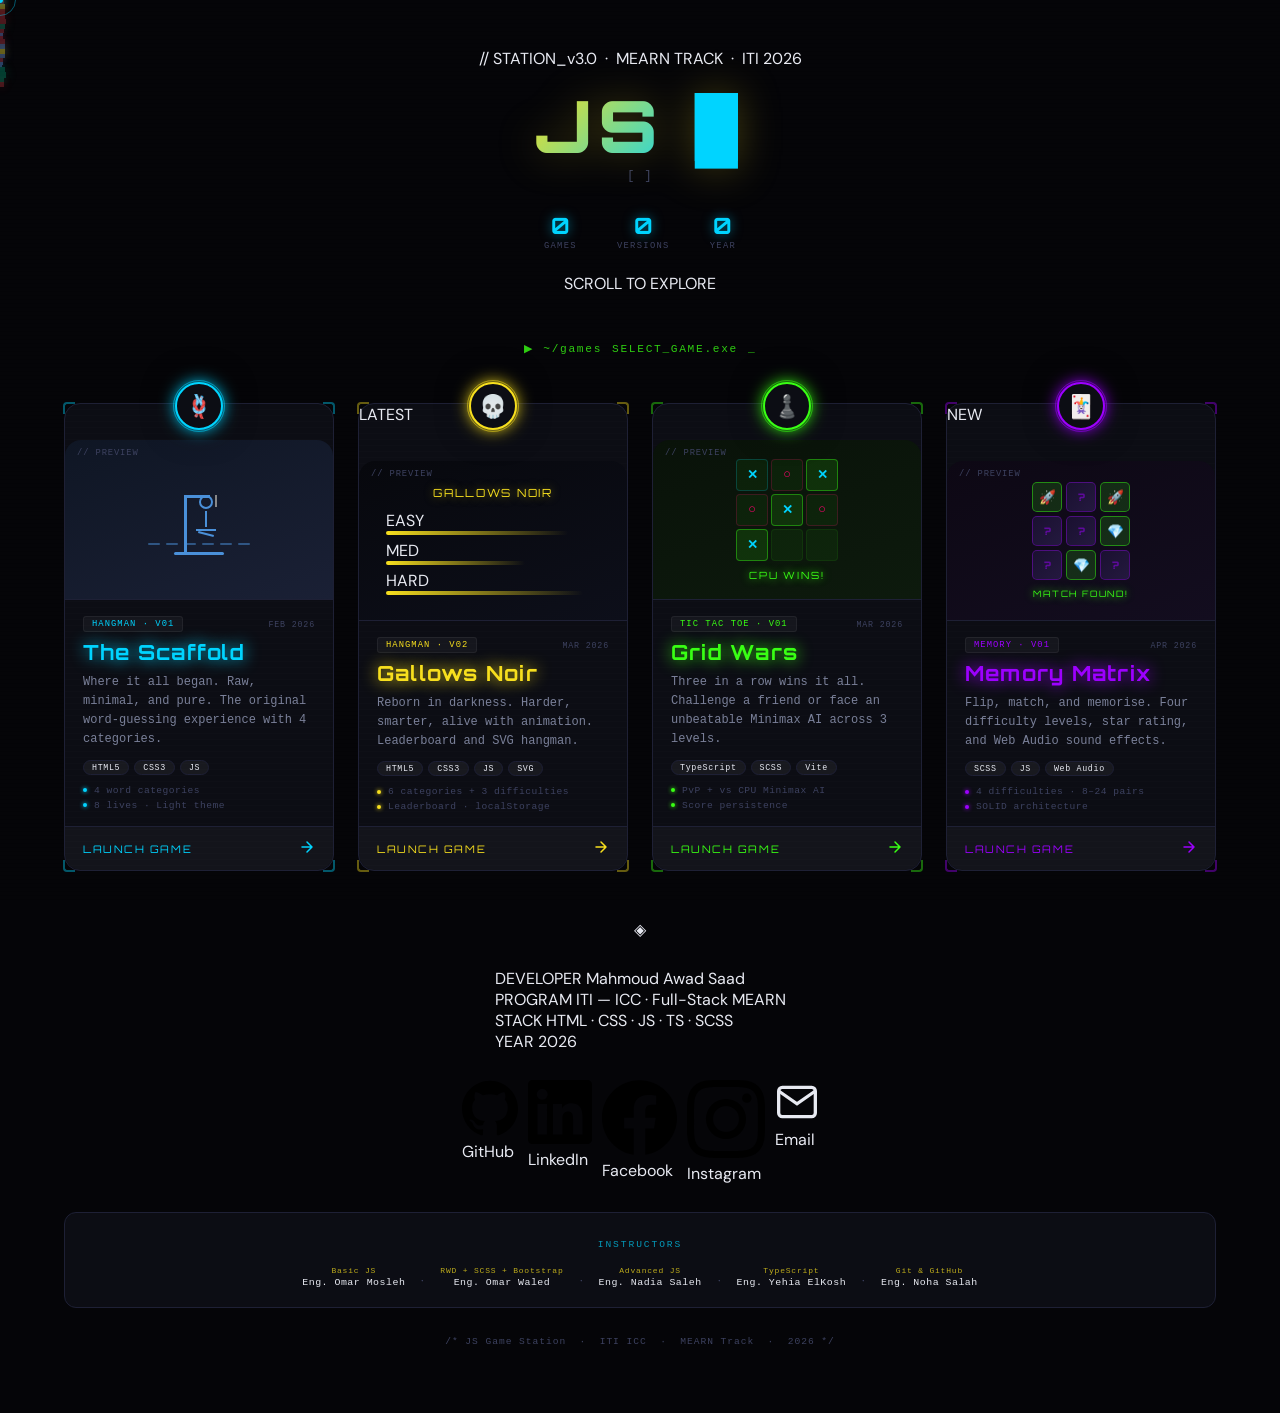
==== commit 46c58a16: "fix: link tic tac toe" ====
--- a/landing/index.html
+++ b/landing/index.html
@@ -217,7 +217,7 @@
       </a>
 
       <!-- ── Tic Tac Toe ──────────────────────────── -->
-      <a class="game-card reveal-card" href="../../tic-tac-toe/index.html" data-color="green" data-tilt aria-label="Play Grid Wars — Tic Tac Toe">
+      <a class="game-card reveal-card" href="../tic-tac-toe/index.html" data-color="green" data-tilt aria-label="Play Grid Wars — Tic Tac Toe">
 
         <div class="card-glow-border"></div>
         <div class="card-scanline" aria-hidden="true"></div>
